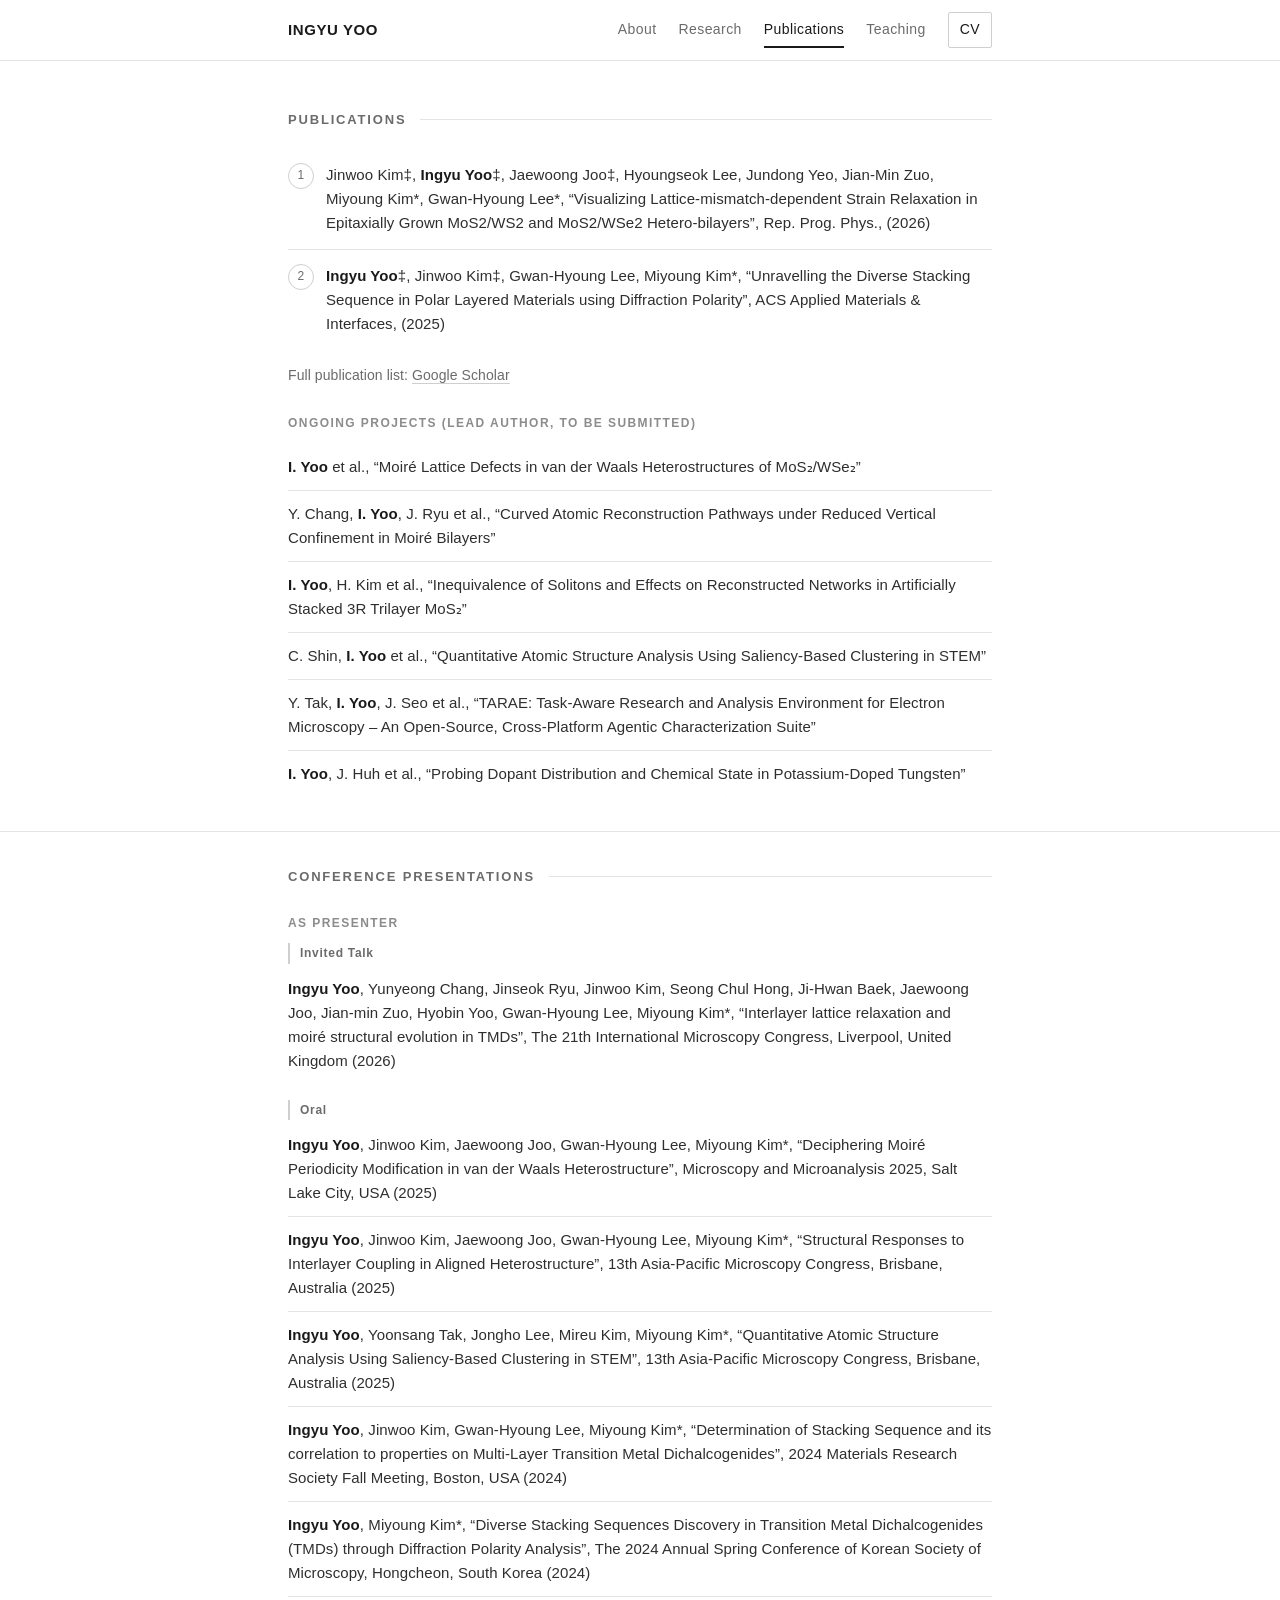
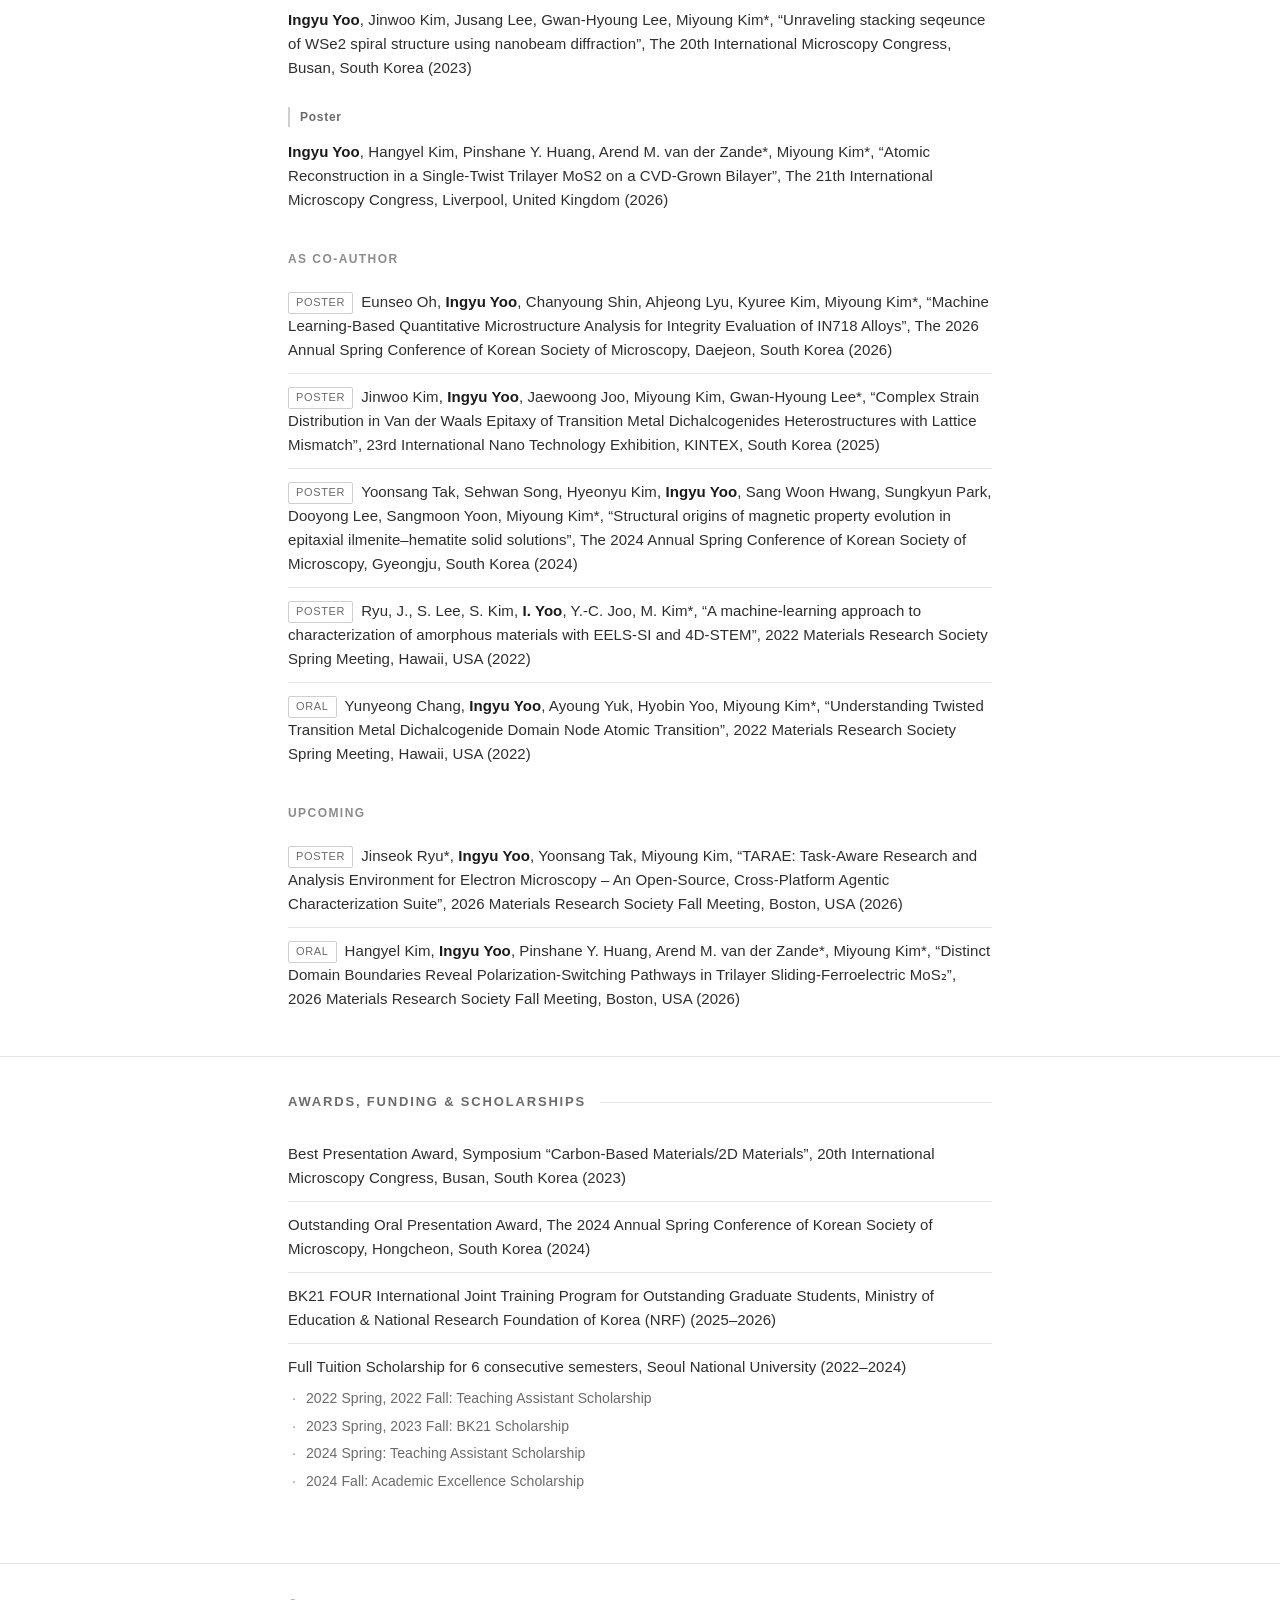
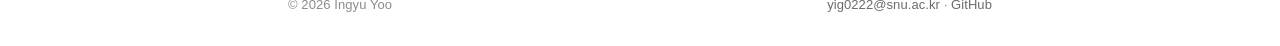
==== publications.html @ edd1663c "fix: list IMC 2026 trilayer MoS2 presentation as a poster Move the "Atomic Reconstruction in a Singl" ====
<!DOCTYPE html>
<html lang="en">
<head>
<meta charset="utf-8">
<meta name="viewport" content="width=device-width, initial-scale=1">
<title>Publications & Conferences — Ingyu Yoo</title>
<meta name="description" content="Publications, conference presentations, and awards of Ingyu Yoo.">
<link rel="canonical" href="https://yig0222.github.io/publications.html">
<meta property="og:type" content="website">
<meta property="og:url" content="https://yig0222.github.io/publications.html">
<meta property="og:title" content="Publications &amp; Conferences — Ingyu Yoo">
<meta property="og:description" content="Publications, conference presentations, and awards of Ingyu Yoo.">
<meta property="og:site_name" content="Ingyu Yoo">
<script type="application/ld+json">
{
  "@context": "https://schema.org",
  "@type": "WebPage",
  "url": "https://yig0222.github.io/publications.html",
  "name": "Publications & Conferences — Ingyu Yoo",
  "description": "Publications, conference presentations, and awards of Ingyu Yoo.",
  "author": {
    "@id": "https://yig0222.github.io/#person"
  },
  "isPartOf": {
    "@id": "https://yig0222.github.io/#website"
  }
}
</script>
<link rel="stylesheet" href="assets/style.css">
</head>
<body>
<header class="nav"><div class="nav-inner">
  <a class="brand" href="index.html">Ingyu Yoo</a>
  <nav class="menu">
    <a href="index.html">About</a>
    <a href="research.html">Research</a>
    <a class="active" href="publications.html">Publications</a>
    <a href="teaching.html">Teaching</a>
    <a class="cv" href="CV_Ingyu_Yoo.pdf" target="_blank" rel="noopener">CV</a>
  </nav>
</div></header>

<main>
<section class="section" style="padding-top:48px"><div class="wrap">
  <h2 class="head">Publications</h2>
  <ol class="pub">
    <li>Jinwoo Kim‡, <span class="me">Ingyu Yoo</span>‡, Jaewoong Joo‡, Hyoungseok Lee, Jundong Yeo, Jian-Min Zuo, Miyoung Kim*, Gwan-Hyoung Lee*, “Visualizing Lattice-mismatch-dependent Strain Relaxation in Epitaxially Grown MoS2/WS2 and MoS2/WSe2 Hetero-bilayers”, Rep. Prog. Phys., (2026)</li>
    <li><span class="me">Ingyu Yoo</span>‡, Jinwoo Kim‡, Gwan-Hyoung Lee, Miyoung Kim*, “Unravelling the Diverse Stacking Sequence in Polar Layered Materials using Diffraction Polarity”, ACS Applied Materials &amp; Interfaces, (2025)</li>
  </ol>
  <p class="scholar">Full publication list: <a href="https://scholar.google.com/citations?user=Ylbr8n8AAAAJ&amp;hl=en" target="_blank" rel="noopener">Google Scholar</a></p>

  <div class="subhead">Ongoing Projects (lead author, to be submitted)</div>
  <ul class="plain">
    <li><span class="me">I. Yoo</span> et al., “Moiré Lattice Defects in van der Waals Heterostructures of MoS₂/WSe₂”</li>
    <li>Y. Chang, <span class="me">I. Yoo</span>, J. Ryu et al., “Curved Atomic Reconstruction Pathways under Reduced Vertical Confinement in Moiré Bilayers”</li>
    <li><span class="me">I. Yoo</span>, H. Kim et al., “Inequivalence of Solitons and Effects on Reconstructed Networks in Artificially Stacked 3R Trilayer MoS₂”</li>
    <li>C. Shin, <span class="me">I. Yoo</span> et al., “Quantitative Atomic Structure Analysis Using Saliency-Based Clustering in STEM”</li>
    <li>Y. Tak, <span class="me">I. Yoo</span>, J. Seo et al., “TARAE: Task-Aware Research and Analysis Environment for Electron Microscopy – An Open-Source, Cross-Platform Agentic Characterization Suite”</li>
    <li><span class="me">I. Yoo</span>, J. Huh et al., “Probing Dopant Distribution and Chemical State in Potassium-Doped Tungsten”</li>
  </ul>
</div></section>

<section class="section"><div class="wrap">
  <h2 class="head">Conference Presentations</h2>

  <div class="subhead">As Presenter</div>

  <div class="grouplabel">Invited Talk</div>
  <ul class="plain">
    <li><span class="me">Ingyu Yoo</span>, Yunyeong Chang, Jinseok Ryu, Jinwoo Kim, Seong Chul Hong, Ji-Hwan Baek, Jaewoong Joo, Jian-min Zuo, Hyobin Yoo, Gwan-Hyoung Lee, Miyoung Kim*, “Interlayer lattice relaxation and moiré structural evolution in TMDs”, The 21th International Microscopy Congress, Liverpool, United Kingdom (2026)</li>
  </ul>

  <div class="grouplabel">Oral</div>
  <ul class="plain">
    <li><span class="me">Ingyu Yoo</span>, Jinwoo Kim, Jaewoong Joo, Gwan-Hyoung Lee, Miyoung Kim*, “Deciphering Moiré Periodicity Modification in van der Waals Heterostructure”, Microscopy and Microanalysis 2025, Salt Lake City, USA (2025)</li>
    <li><span class="me">Ingyu Yoo</span>, Jinwoo Kim, Jaewoong Joo, Gwan-Hyoung Lee, Miyoung Kim*, “Structural Responses to Interlayer Coupling in Aligned Heterostructure”, 13th Asia-Pacific Microscopy Congress, Brisbane, Australia (2025)</li>
    <li><span class="me">Ingyu Yoo</span>, Yoonsang Tak, Jongho Lee, Mireu Kim, Miyoung Kim*, “Quantitative Atomic Structure Analysis Using Saliency-Based Clustering in STEM”, 13th Asia-Pacific Microscopy Congress, Brisbane, Australia (2025)</li>
    <li><span class="me">Ingyu Yoo</span>, Jinwoo Kim, Gwan-Hyoung Lee, Miyoung Kim*, “Determination of Stacking Sequence and its correlation to properties on Multi-Layer Transition Metal Dichalcogenides”, 2024 Materials Research Society Fall Meeting, Boston, USA (2024)</li>
    <li><span class="me">Ingyu Yoo</span>, Miyoung Kim*, “Diverse Stacking Sequences Discovery in Transition Metal Dichalcogenides (TMDs) through Diffraction Polarity Analysis”, The 2024 Annual Spring Conference of Korean Society of Microscopy, Hongcheon, South Korea (2024)</li>
    <li><span class="me">Ingyu Yoo</span>, Jinwoo Kim, Jusang Lee, Gwan-Hyoung Lee, Miyoung Kim*, “Unraveling stacking seqeunce of WSe2 spiral structure using nanobeam diffraction”, The 20th International Microscopy Congress, Busan, South Korea (2023)</li>
  </ul>

  <div class="grouplabel">Poster</div>
  <ul class="plain">
    <li><span class="me">Ingyu Yoo</span>, Hangyel Kim, Pinshane Y. Huang, Arend M. van der Zande*, Miyoung Kim*, “Atomic Reconstruction in a Single-Twist Trilayer MoS2 on a CVD-Grown Bilayer”, The 21th International Microscopy Congress, Liverpool, United Kingdom (2026)</li>
  </ul>

  <div class="subhead">As Co-author</div>
  <ul class="plain">
    <li><span class="tag">Poster</span>Eunseo Oh, <span class="me">Ingyu Yoo</span>, Chanyoung Shin, Ahjeong Lyu, Kyuree Kim, Miyoung Kim*, “Machine Learning-Based Quantitative Microstructure Analysis for Integrity Evaluation of IN718 Alloys”, The 2026 Annual Spring Conference of Korean Society of Microscopy, Daejeon, South Korea (2026)</li>
    <li><span class="tag">Poster</span>Jinwoo Kim, <span class="me">Ingyu Yoo</span>, Jaewoong Joo, Miyoung Kim, Gwan-Hyoung Lee*, “Complex Strain Distribution in Van der Waals Epitaxy of Transition Metal Dichalcogenides Heterostructures with Lattice Mismatch”, 23rd International Nano Technology Exhibition, KINTEX, South Korea (2025)</li>
    <li><span class="tag">Poster</span>Yoonsang Tak, Sehwan Song, Hyeonyu Kim, <span class="me">Ingyu Yoo</span>, Sang Woon Hwang, Sungkyun Park, Dooyong Lee, Sangmoon Yoon, Miyoung Kim*, “Structural origins of magnetic property evolution in epitaxial ilmenite–hematite solid solutions”, The 2024 Annual Spring Conference of Korean Society of Microscopy, Gyeongju, South Korea (2024)</li>
    <li><span class="tag">Poster</span>Ryu, J., S. Lee, S. Kim, <span class="me">I. Yoo</span>, Y.-C. Joo, M. Kim*, “A machine-learning approach to characterization of amorphous materials with EELS-SI and 4D-STEM”, 2022 Materials Research Society Spring Meeting, Hawaii, USA (2022)</li>
    <li><span class="tag">Oral</span>Yunyeong Chang, <span class="me">Ingyu Yoo</span>, Ayoung Yuk, Hyobin Yoo, Miyoung Kim*, “Understanding Twisted Transition Metal Dichalcogenide Domain Node Atomic Transition”, 2022 Materials Research Society Spring Meeting, Hawaii, USA (2022)</li>
  </ul>

  <div class="subhead">Upcoming</div>
  <ul class="plain">
    <li><span class="tag">Poster</span>Jinseok Ryu*, <span class="me">Ingyu Yoo</span>, Yoonsang Tak, Miyoung Kim, “TARAE: Task-Aware Research and Analysis Environment for Electron Microscopy – An Open-Source, Cross-Platform Agentic Characterization Suite”, 2026 Materials Research Society Fall Meeting, Boston, USA (2026)</li>
    <li><span class="tag">Oral</span>Hangyel Kim, <span class="me">Ingyu Yoo</span>, Pinshane Y. Huang, Arend M. van der Zande*, Miyoung Kim*, “Distinct Domain Boundaries Reveal Polarization-Switching Pathways in Trilayer Sliding-Ferroelectric MoS₂”, 2026 Materials Research Society Fall Meeting, Boston, USA (2026)</li>
  </ul>
</div></section>

<section class="section"><div class="wrap">
  <h2 class="head">Awards, Funding &amp; Scholarships</h2>
  <ul class="plain">
    <li>Best Presentation Award, Symposium “Carbon-Based Materials/2D Materials”, 20th International Microscopy Congress, Busan, South Korea (2023)</li>
    <li>Outstanding Oral Presentation Award, The 2024 Annual Spring Conference of Korean Society of Microscopy, Hongcheon, South Korea (2024)</li>
    <li>BK21 FOUR International Joint Training Program for Outstanding Graduate Students, Ministry of Education &amp; National Research Foundation of Korea (NRF) (2025–2026)</li>
    <li>Full Tuition Scholarship for 6 consecutive semesters, Seoul National University (2022–2024)
      <ul class="sub">
        <li>2022 Spring, 2022 Fall: Teaching Assistant Scholarship</li>
        <li>2023 Spring, 2023 Fall: BK21 Scholarship</li>
        <li>2024 Spring: Teaching Assistant Scholarship</li>
        <li>2024 Fall: Academic Excellence Scholarship</li>
      </ul>
    </li>
  </ul>
</div></section>
</main>

<footer><div class="wrap">
  <span>&copy; 2026 Ingyu Yoo</span>
  <span><a href="mailto:yig0222@snu.ac.kr">yig0222@snu.ac.kr</a> &middot; <a href="https://github.com/yig0222" target="_blank" rel="noopener">GitHub</a></span>
</div></footer>
</body>
</html>
---- assets/style.css ----
/* ===== Ingyu Yoo — personal site. Achromatic, quiet, editorial. ===== */
:root{
  --ink:#1a1a1a; --body:#2e2e2e; --muted:#6b6b6b; --faint:#8c8c8c;
  --line:#e4e4e4; --line-strong:#cfcfcf; --bg:#ffffff; --bg-alt:#f7f7f6;
  --max:760px; --gutter:28px;
  --sans:-apple-system,BlinkMacSystemFont,"Segoe UI",Roboto,Helvetica,Arial,"Apple SD Gothic Neo","Noto Sans KR",sans-serif;
}
*{box-sizing:border-box}
html{-webkit-text-size-adjust:100%}
body{margin:0;background:var(--bg);color:var(--body);font-family:var(--sans);font-size:16px;line-height:1.68;letter-spacing:.005em;-webkit-font-smoothing:antialiased;overflow-wrap:break-word}
img{max-width:100%;height:auto}
a{color:var(--ink);text-decoration:none;border-bottom:1px solid var(--line-strong);transition:border-color .15s,color .15s}
a:hover{border-color:var(--ink)}
.wrap{max-width:var(--max);margin:0 auto;padding:0 var(--gutter)}
.section{padding:34px 0;border-top:1px solid var(--line)}
.section:first-of-type{border-top:none}

/* ---- header ---- */
header.nav{position:sticky;top:0;z-index:20;background:rgba(255,255,255,.92);backdrop-filter:saturate(180%) blur(8px);border-bottom:1px solid var(--line)}
.nav-inner{max-width:var(--max);margin:0 auto;padding:0 var(--gutter);display:flex;align-items:center;justify-content:space-between;gap:16px;height:60px}
.brand{font-weight:700;color:var(--ink);letter-spacing:.04em;border:none;font-size:15px;text-transform:uppercase;white-space:nowrap}
.menu{display:flex;gap:22px;align-items:center}
.menu a{border:none;color:var(--muted);font-size:14px;letter-spacing:.03em;padding:4px 0;position:relative;white-space:nowrap}
.menu a:hover{color:var(--ink)}
.menu a.active{color:var(--ink)}
.menu a.active::after{content:"";position:absolute;left:0;right:0;bottom:-2px;height:1.5px;background:var(--ink)}
.menu a.cv{border:1px solid var(--line-strong);border-radius:2px;padding:5px 11px;color:var(--ink)}
.menu a.cv:hover{background:var(--ink);color:#fff;border-color:var(--ink)}

/* ---- hero ---- */
.hero{padding:60px 0 30px}
.hero h1{font-size:40px;line-height:1.12;margin:0;color:var(--ink);font-weight:700;letter-spacing:-.01em}
.hero .role{margin:10px 0 0;color:var(--muted);font-size:17px;letter-spacing:.04em}
.hero .meta{margin:18px 0 0;color:var(--faint);font-size:14px;line-height:1.9}
.hero .meta a{border:none;color:var(--muted)}
.hero .meta a:hover{color:var(--ink)}

/* ---- typography ---- */
h2.head{font-size:13px;letter-spacing:.14em;text-transform:uppercase;color:var(--muted);font-weight:700;margin:0 0 18px;display:flex;align-items:center;gap:14px}
h2.head::after{content:"";flex:1;height:1px;background:var(--line)}
h3{font-size:17px;margin:0 0 2px;color:var(--ink);font-weight:600;letter-spacing:.005em}
p{margin:0 0 14px}
.lead{font-size:17px;color:var(--body);line-height:1.7}

/* ---- entries ---- */
.entry{padding:14px 0;border-top:1px solid var(--line)}
.entry:first-child{border-top:none}
.entry .top{display:flex;justify-content:space-between;gap:18px;align-items:baseline;flex-wrap:wrap}
.entry .top h3{min-width:0}
.entry .date{color:var(--faint);font-size:13.5px;white-space:nowrap;font-variant-numeric:tabular-nums}
.entry .sub{color:var(--muted);font-size:14.5px;margin-top:2px}
.entry p.desc{color:var(--body);font-size:15px;margin:8px 0 0;line-height:1.66}

/* ---- research interest cards ---- */
.ri-list{display:grid;gap:14px;margin-top:2px}
.ri{display:flex;gap:20px;padding:20px 22px;border:1px solid var(--line);border-radius:3px;background:var(--bg);transition:border-color .18s,background .18s}
.ri:hover{border-color:var(--line-strong);background:#fcfcfb}
.ri-idx{flex:0 0 auto;font-size:12px;font-weight:700;letter-spacing:.12em;color:var(--faint);font-variant-numeric:tabular-nums;padding-top:4px}
.ri-body{flex:1 1 auto;min-width:0}
.ri-body h3{margin:0 0 9px;font-size:16.5px;line-height:1.42}
.ri-body p{margin:0;font-size:15px;line-height:1.66;color:var(--body)}
.ri-body p+p{margin-top:9px}
.ri-tags{display:flex;flex-wrap:wrap;gap:6px;margin-top:13px}
.ri-tags span{font-size:11.5px;letter-spacing:.05em;text-transform:uppercase;color:var(--muted);background:var(--bg-alt);border:1px solid var(--line);border-radius:2px;padding:3px 8px;line-height:1.5}

/* ---- publication lists ---- */
ol.pub{list-style:none;counter-reset:p;margin:0;padding:0}
ol.pub li{counter-increment:p;position:relative;padding:14px 0 14px 38px;border-top:1px solid var(--line);font-size:15px;line-height:1.6}
ol.pub li:first-child{border-top:none}
ol.pub li::before{content:counter(p);position:absolute;left:0;top:14px;width:24px;height:24px;border:1px solid var(--line-strong);border-radius:50%;text-align:center;line-height:23px;font-size:12px;color:var(--muted)}
ul.plain{list-style:none;margin:0;padding:0}
ul.plain li{padding:11px 0;border-top:1px solid var(--line);font-size:15px;line-height:1.6}
ul.plain li:first-child{border-top:none}
.me{font-weight:700;color:var(--ink)}
.tag{display:inline-block;font-size:11px;letter-spacing:.06em;text-transform:uppercase;color:var(--muted);border:1px solid var(--line-strong);border-radius:2px;padding:1px 7px;margin-right:8px;vertical-align:1px;white-space:nowrap}
.venue{color:var(--muted)}
.subhead{font-size:12px;letter-spacing:.12em;text-transform:uppercase;color:var(--faint);font-weight:700;margin:26px 0 10px}
.grouplabel{font-size:12px;letter-spacing:.06em;color:var(--muted);font-weight:600;margin:16px 0 2px;padding-left:10px;border-left:2px solid var(--line-strong)}
.subhead+.grouplabel{margin-top:6px}
.scholar{margin:14px 0 0;font-size:14px;color:var(--muted)}
.scholar a{color:var(--muted)}
.scholar a:hover{color:var(--ink)}
.chips{display:flex;flex-wrap:wrap;gap:8px;margin:6px 0 0}
.chip{font-size:13px;color:var(--body);border:1px solid var(--line-strong);border-radius:2px;padding:4px 10px;background:var(--bg-alt)}

/* ---- nested sub-lists & sub-notes ---- */
ul.sub{list-style:none;margin:6px 0 2px;padding:0}
ul.sub li{border:none;padding:3px 0 3px 18px;font-size:14px;color:var(--muted);position:relative;line-height:1.55}
ul.sub li::before{content:"·";position:absolute;left:4px;color:var(--faint)}
.subnote{margin:8px 0 0;padding:8px 0 2px 16px;border-left:1px solid var(--line);font-size:13.5px;color:var(--muted);line-height:1.6}

/* ---- TA section: section title with right-aligned date on the same line ---- */
.head-row{display:flex;align-items:center;gap:14px;margin:0 0 18px}
.head-row .t{font-size:13px;letter-spacing:.14em;text-transform:uppercase;color:var(--muted);font-weight:700;white-space:nowrap}
.head-row .rule{flex:1;height:1px;background:var(--line)}
.head-row .d{color:var(--faint);font-size:13px;white-space:nowrap;font-variant-numeric:tabular-nums}
.ta-do{display:block;color:var(--muted);font-size:14px;line-height:1.55;margin-top:3px}

footer{border-top:1px solid var(--line);margin-top:20px;padding:30px 0;color:var(--faint);font-size:13px}
footer .wrap{display:flex;justify-content:space-between;flex-wrap:wrap;gap:10px}
footer a{border:none;color:var(--muted)}
footer a:hover{color:var(--ink)}

/* ===== tablet ===== */
@media(max-width:760px){
  :root{--gutter:22px}
  .menu{gap:18px}
}

/* ===== phone ===== */
@media(max-width:640px){
  :root{--gutter:18px}
  /* header: brand on its own row so the five links never get clipped */
  .nav-inner{height:auto;flex-direction:column;align-items:stretch;gap:9px;padding-top:11px;padding-bottom:11px}
  .menu{gap:16px;flex-wrap:wrap}
  .menu a{font-size:13px}
  .menu a.cv{margin-left:auto;padding:4px 10px}

  .hero{padding:38px 0 24px}
  .hero h1{font-size:31px}
  .hero .role{font-size:16px}
  .section{padding:28px 0}
  .lead{font-size:16px}

  .entry .top{flex-direction:column;gap:2px}
  .entry .date{font-size:13px}

  .ri{flex-direction:column;gap:9px;padding:17px 16px}
  .ri-idx{padding-top:0}
  .ri-body h3{font-size:16px}

  ol.pub li{padding-left:32px}
  ol.pub li::before{width:22px;height:22px;line-height:21px}

  /* TA header: stack instead of forcing one nowrap line */
  .head-row{display:block;margin:0 0 16px;padding-bottom:9px;border-bottom:1px solid var(--line)}
  .head-row .t{display:block;white-space:normal;line-height:1.5}
  .head-row .rule{display:none}
  .head-row .d{display:block;margin-top:3px}

  footer .wrap{flex-direction:column;gap:6px}
}

/* ===== small phone ===== */
@media(max-width:380px){
  .hero h1{font-size:27px}
  .menu{gap:13px}
  .menu a{font-size:12.5px}
  .ri{padding:15px 14px}
  .chip,.ri-tags span{font-size:11.5px}
}
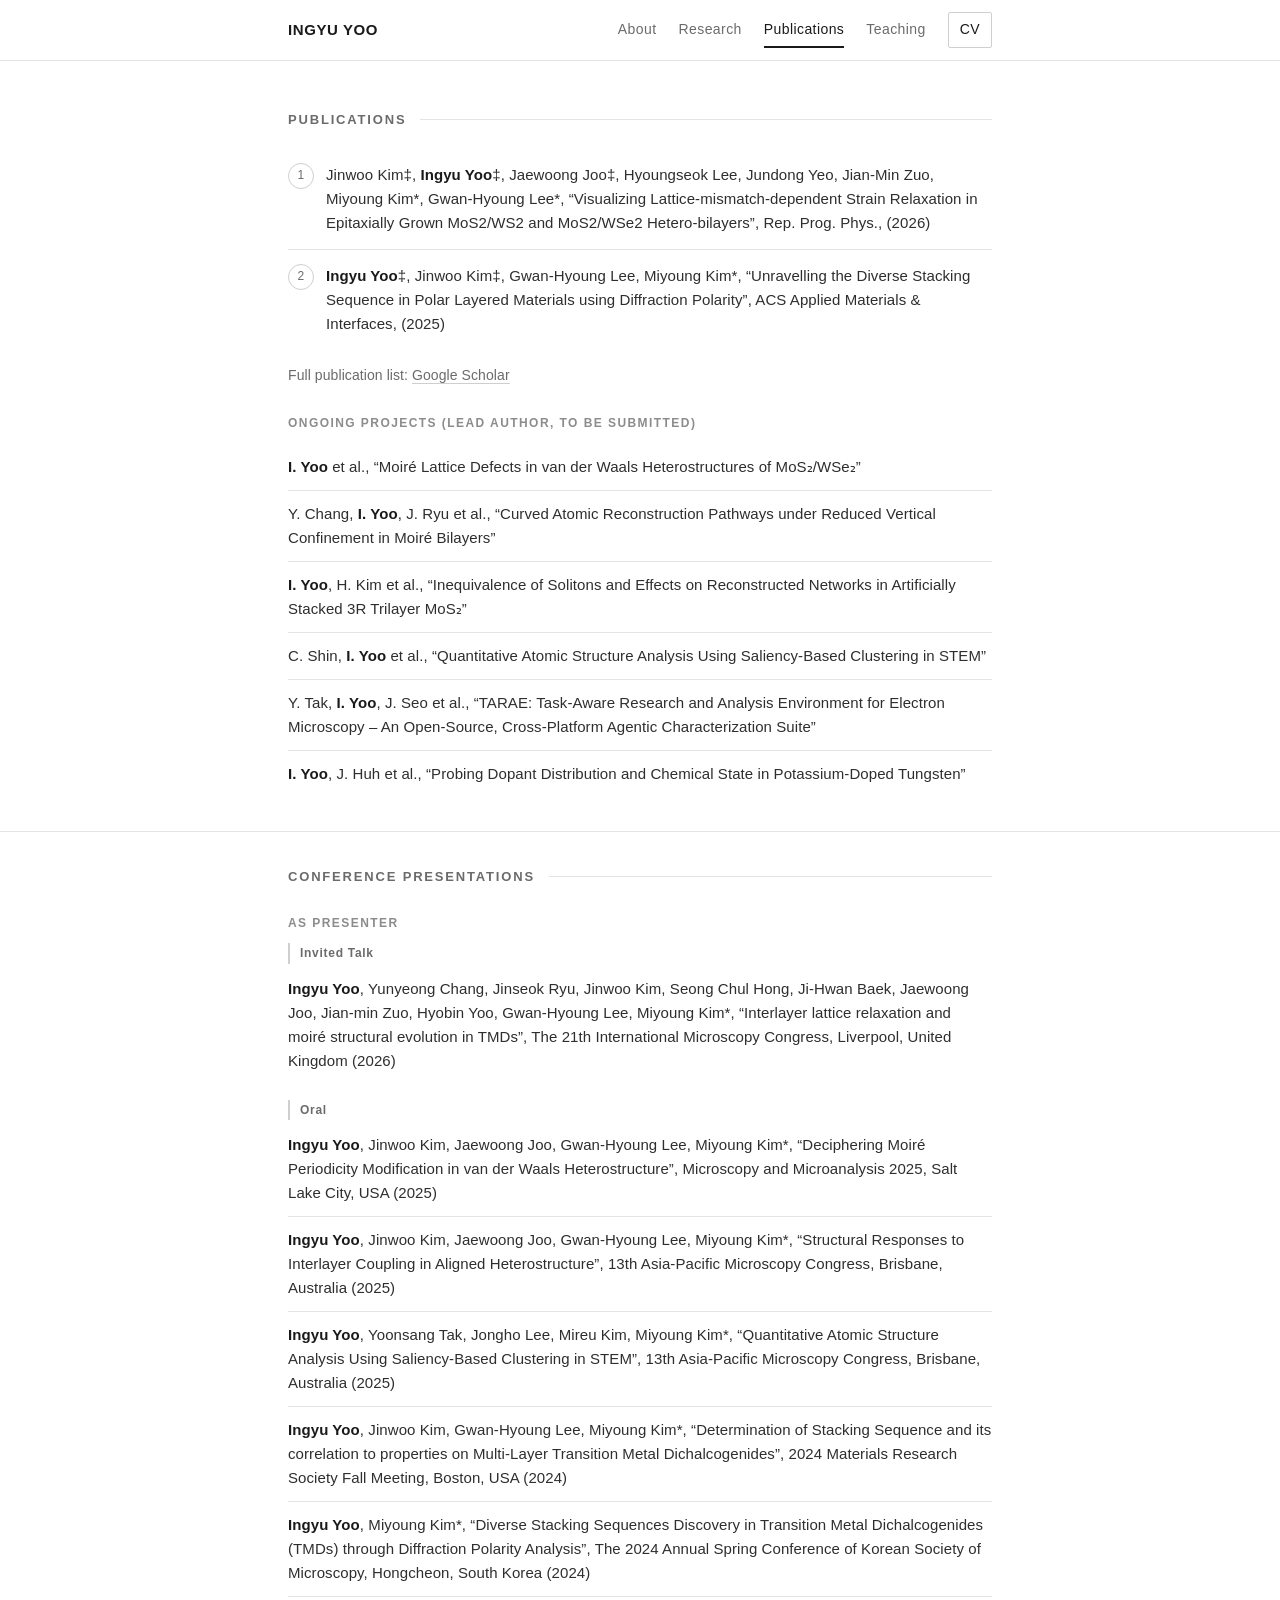
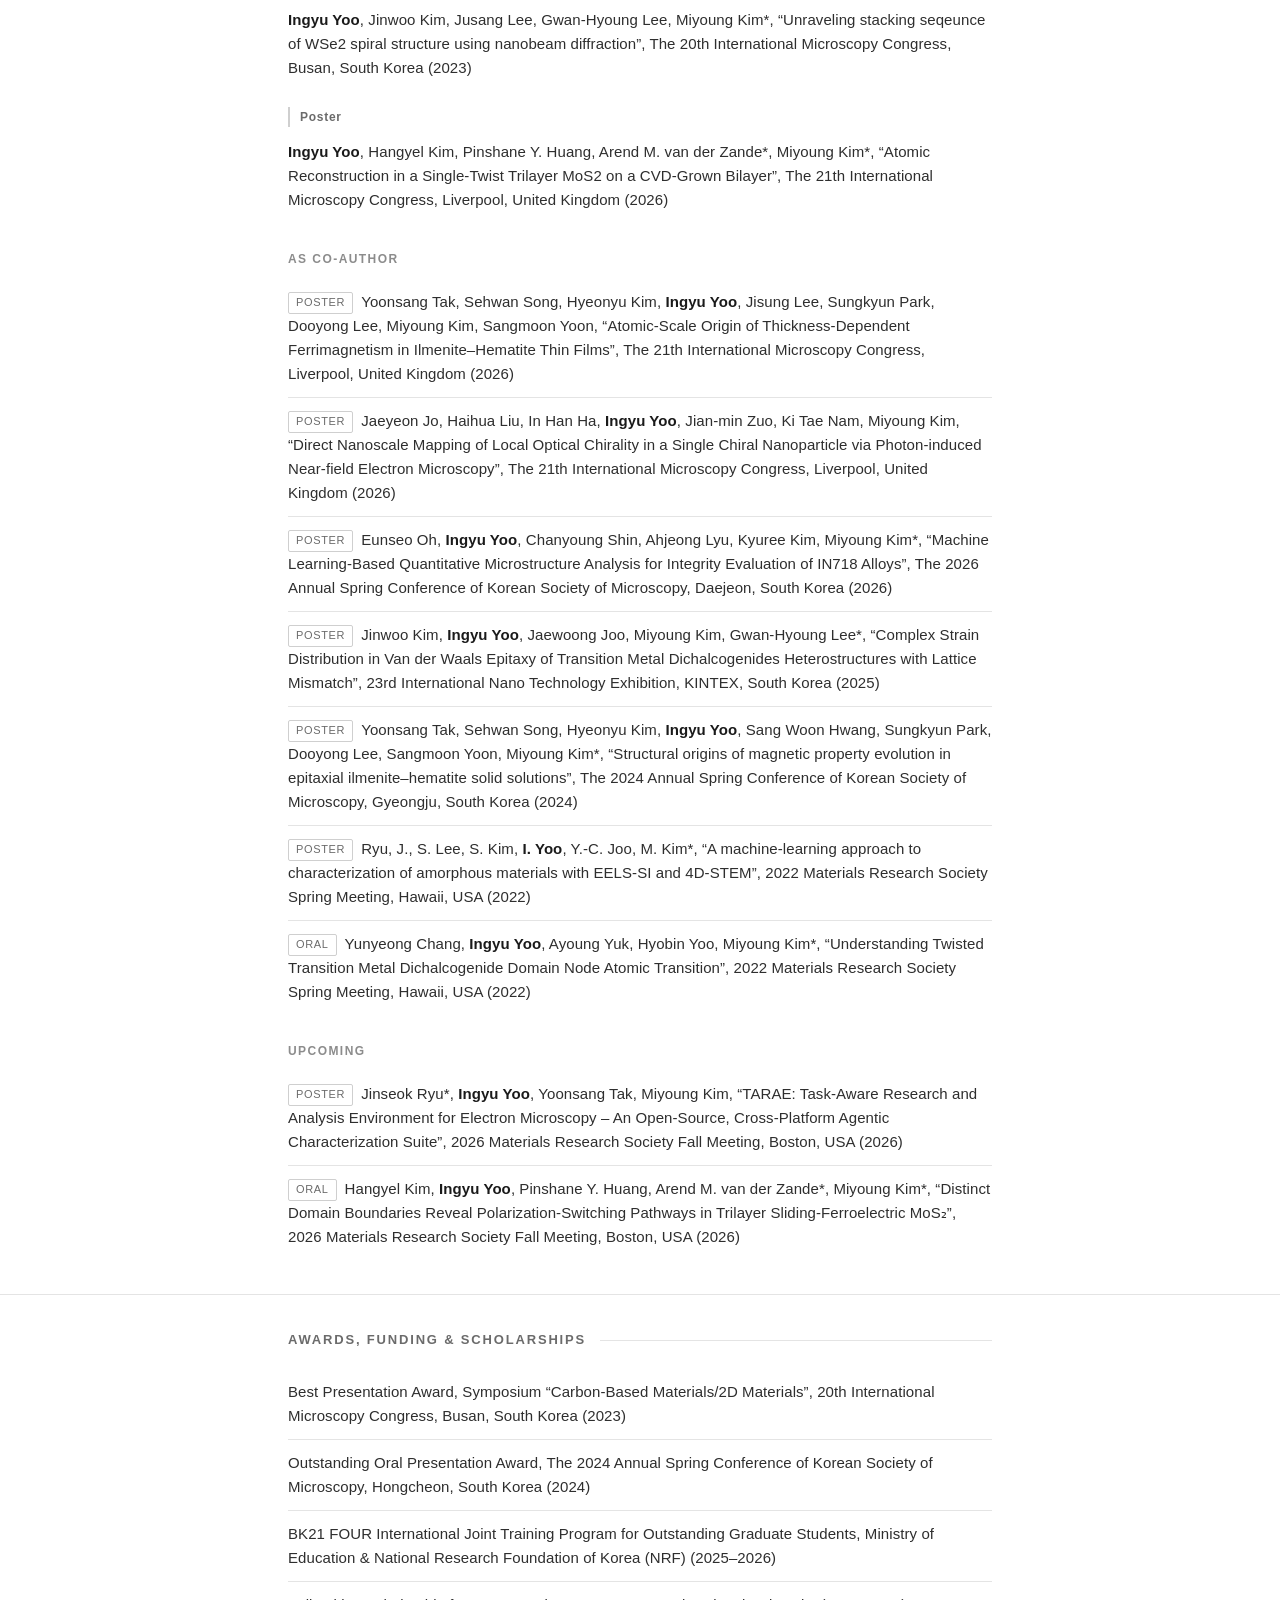
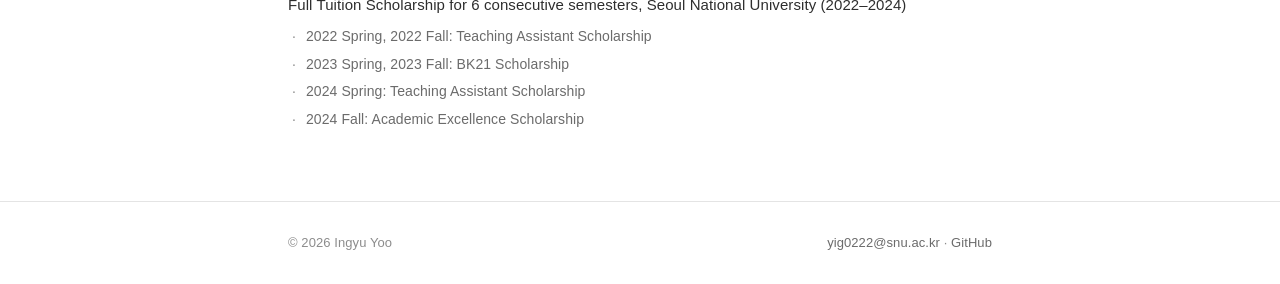
==== commit 64735c3b: "feat: add two IMC 2026 co-author posters Add the ilmenite-hematite thin-film ferrimagnetism poster a" ====
--- a/publications.html
+++ b/publications.html
@@ -87,6 +87,8 @@
 
   <div class="subhead">As Co-author</div>
   <ul class="plain">
+    <li><span class="tag">Poster</span>Yoonsang Tak, Sehwan Song, Hyeonyu Kim, <span class="me">Ingyu Yoo</span>, Jisung Lee, Sungkyun Park, Dooyong Lee, Miyoung Kim, Sangmoon Yoon, “Atomic-Scale Origin of Thickness-Dependent Ferrimagnetism in Ilmenite–Hematite Thin Films”, The 21th International Microscopy Congress, Liverpool, United Kingdom (2026)</li>
+    <li><span class="tag">Poster</span>Jaeyeon Jo, Haihua Liu, In Han Ha, <span class="me">Ingyu Yoo</span>, Jian-min Zuo, Ki Tae Nam, Miyoung Kim, “Direct Nanoscale Mapping of Local Optical Chirality in a Single Chiral Nanoparticle via Photon-induced Near-field Electron Microscopy”, The 21th International Microscopy Congress, Liverpool, United Kingdom (2026)</li>
     <li><span class="tag">Poster</span>Eunseo Oh, <span class="me">Ingyu Yoo</span>, Chanyoung Shin, Ahjeong Lyu, Kyuree Kim, Miyoung Kim*, “Machine Learning-Based Quantitative Microstructure Analysis for Integrity Evaluation of IN718 Alloys”, The 2026 Annual Spring Conference of Korean Society of Microscopy, Daejeon, South Korea (2026)</li>
     <li><span class="tag">Poster</span>Jinwoo Kim, <span class="me">Ingyu Yoo</span>, Jaewoong Joo, Miyoung Kim, Gwan-Hyoung Lee*, “Complex Strain Distribution in Van der Waals Epitaxy of Transition Metal Dichalcogenides Heterostructures with Lattice Mismatch”, 23rd International Nano Technology Exhibition, KINTEX, South Korea (2025)</li>
     <li><span class="tag">Poster</span>Yoonsang Tak, Sehwan Song, Hyeonyu Kim, <span class="me">Ingyu Yoo</span>, Sang Woon Hwang, Sungkyun Park, Dooyong Lee, Sangmoon Yoon, Miyoung Kim*, “Structural origins of magnetic property evolution in epitaxial ilmenite–hematite solid solutions”, The 2024 Annual Spring Conference of Korean Society of Microscopy, Gyeongju, South Korea (2024)</li>
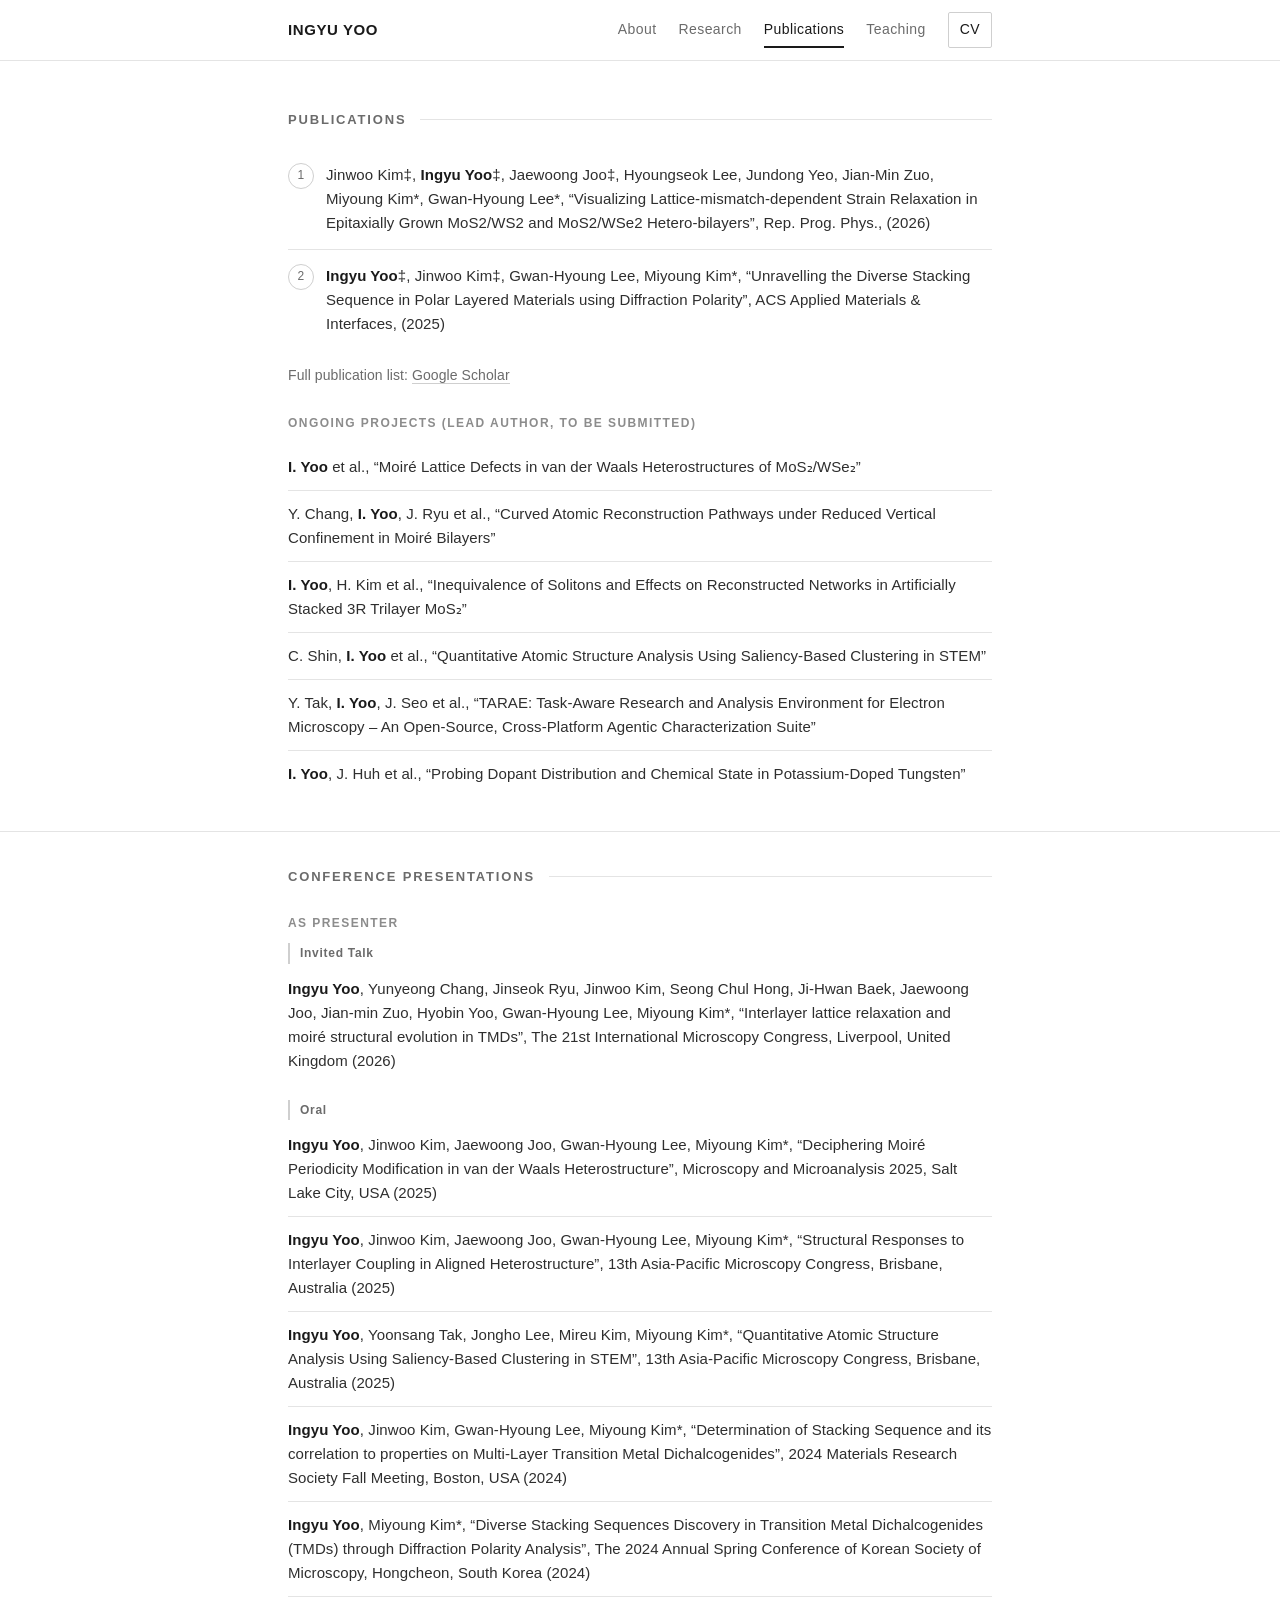
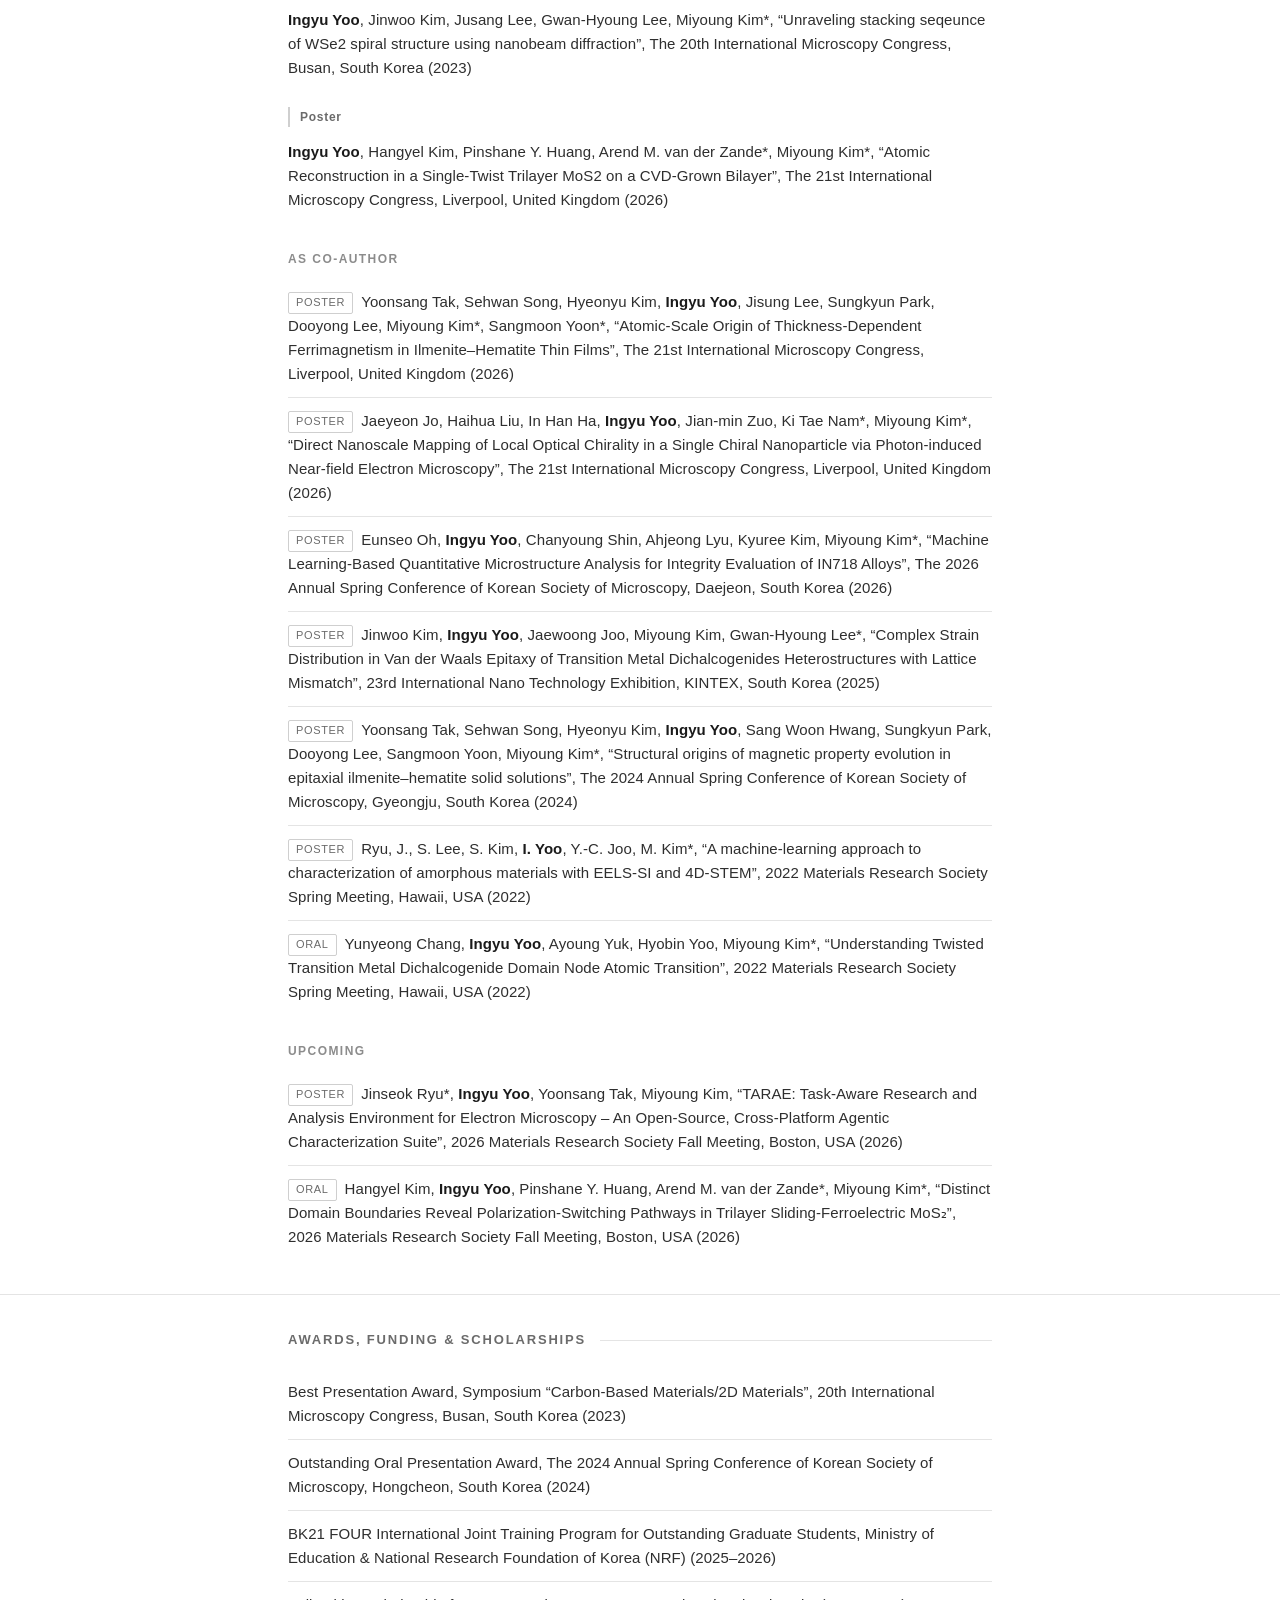
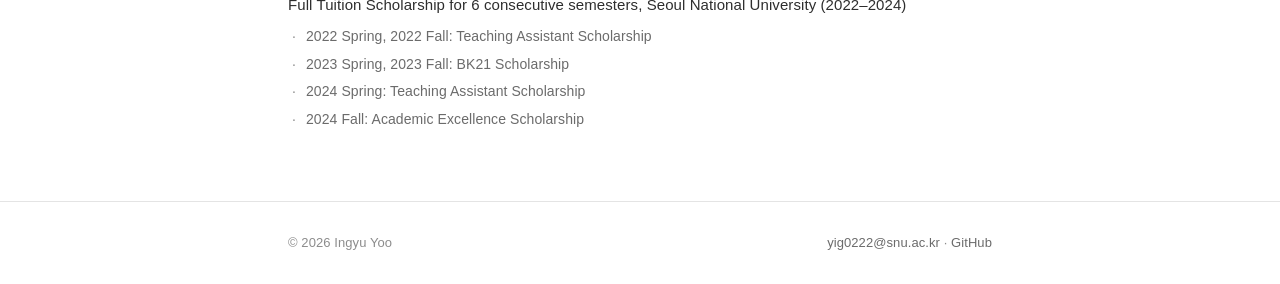
==== commit 799478d6: "fix: mark corresponding authors on IMC 2026 posters and use "21st" Add the corresponding-author aste" ====
--- a/publications.html
+++ b/publications.html
@@ -67,7 +67,7 @@
 
   <div class="grouplabel">Invited Talk</div>
   <ul class="plain">
-    <li><span class="me">Ingyu Yoo</span>, Yunyeong Chang, Jinseok Ryu, Jinwoo Kim, Seong Chul Hong, Ji-Hwan Baek, Jaewoong Joo, Jian-min Zuo, Hyobin Yoo, Gwan-Hyoung Lee, Miyoung Kim*, “Interlayer lattice relaxation and moiré structural evolution in TMDs”, The 21th International Microscopy Congress, Liverpool, United Kingdom (2026)</li>
+    <li><span class="me">Ingyu Yoo</span>, Yunyeong Chang, Jinseok Ryu, Jinwoo Kim, Seong Chul Hong, Ji-Hwan Baek, Jaewoong Joo, Jian-min Zuo, Hyobin Yoo, Gwan-Hyoung Lee, Miyoung Kim*, “Interlayer lattice relaxation and moiré structural evolution in TMDs”, The 21st International Microscopy Congress, Liverpool, United Kingdom (2026)</li>
   </ul>
 
   <div class="grouplabel">Oral</div>
@@ -82,13 +82,13 @@
 
   <div class="grouplabel">Poster</div>
   <ul class="plain">
-    <li><span class="me">Ingyu Yoo</span>, Hangyel Kim, Pinshane Y. Huang, Arend M. van der Zande*, Miyoung Kim*, “Atomic Reconstruction in a Single-Twist Trilayer MoS2 on a CVD-Grown Bilayer”, The 21th International Microscopy Congress, Liverpool, United Kingdom (2026)</li>
+    <li><span class="me">Ingyu Yoo</span>, Hangyel Kim, Pinshane Y. Huang, Arend M. van der Zande*, Miyoung Kim*, “Atomic Reconstruction in a Single-Twist Trilayer MoS2 on a CVD-Grown Bilayer”, The 21st International Microscopy Congress, Liverpool, United Kingdom (2026)</li>
   </ul>
 
   <div class="subhead">As Co-author</div>
   <ul class="plain">
-    <li><span class="tag">Poster</span>Yoonsang Tak, Sehwan Song, Hyeonyu Kim, <span class="me">Ingyu Yoo</span>, Jisung Lee, Sungkyun Park, Dooyong Lee, Miyoung Kim, Sangmoon Yoon, “Atomic-Scale Origin of Thickness-Dependent Ferrimagnetism in Ilmenite–Hematite Thin Films”, The 21th International Microscopy Congress, Liverpool, United Kingdom (2026)</li>
-    <li><span class="tag">Poster</span>Jaeyeon Jo, Haihua Liu, In Han Ha, <span class="me">Ingyu Yoo</span>, Jian-min Zuo, Ki Tae Nam, Miyoung Kim, “Direct Nanoscale Mapping of Local Optical Chirality in a Single Chiral Nanoparticle via Photon-induced Near-field Electron Microscopy”, The 21th International Microscopy Congress, Liverpool, United Kingdom (2026)</li>
+    <li><span class="tag">Poster</span>Yoonsang Tak, Sehwan Song, Hyeonyu Kim, <span class="me">Ingyu Yoo</span>, Jisung Lee, Sungkyun Park, Dooyong Lee, Miyoung Kim*, Sangmoon Yoon*, “Atomic-Scale Origin of Thickness-Dependent Ferrimagnetism in Ilmenite–Hematite Thin Films”, The 21st International Microscopy Congress, Liverpool, United Kingdom (2026)</li>
+    <li><span class="tag">Poster</span>Jaeyeon Jo, Haihua Liu, In Han Ha, <span class="me">Ingyu Yoo</span>, Jian-min Zuo, Ki Tae Nam*, Miyoung Kim*, “Direct Nanoscale Mapping of Local Optical Chirality in a Single Chiral Nanoparticle via Photon-induced Near-field Electron Microscopy”, The 21st International Microscopy Congress, Liverpool, United Kingdom (2026)</li>
     <li><span class="tag">Poster</span>Eunseo Oh, <span class="me">Ingyu Yoo</span>, Chanyoung Shin, Ahjeong Lyu, Kyuree Kim, Miyoung Kim*, “Machine Learning-Based Quantitative Microstructure Analysis for Integrity Evaluation of IN718 Alloys”, The 2026 Annual Spring Conference of Korean Society of Microscopy, Daejeon, South Korea (2026)</li>
     <li><span class="tag">Poster</span>Jinwoo Kim, <span class="me">Ingyu Yoo</span>, Jaewoong Joo, Miyoung Kim, Gwan-Hyoung Lee*, “Complex Strain Distribution in Van der Waals Epitaxy of Transition Metal Dichalcogenides Heterostructures with Lattice Mismatch”, 23rd International Nano Technology Exhibition, KINTEX, South Korea (2025)</li>
     <li><span class="tag">Poster</span>Yoonsang Tak, Sehwan Song, Hyeonyu Kim, <span class="me">Ingyu Yoo</span>, Sang Woon Hwang, Sungkyun Park, Dooyong Lee, Sangmoon Yoon, Miyoung Kim*, “Structural origins of magnetic property evolution in epitaxial ilmenite–hematite solid solutions”, The 2024 Annual Spring Conference of Korean Society of Microscopy, Gyeongju, South Korea (2024)</li>
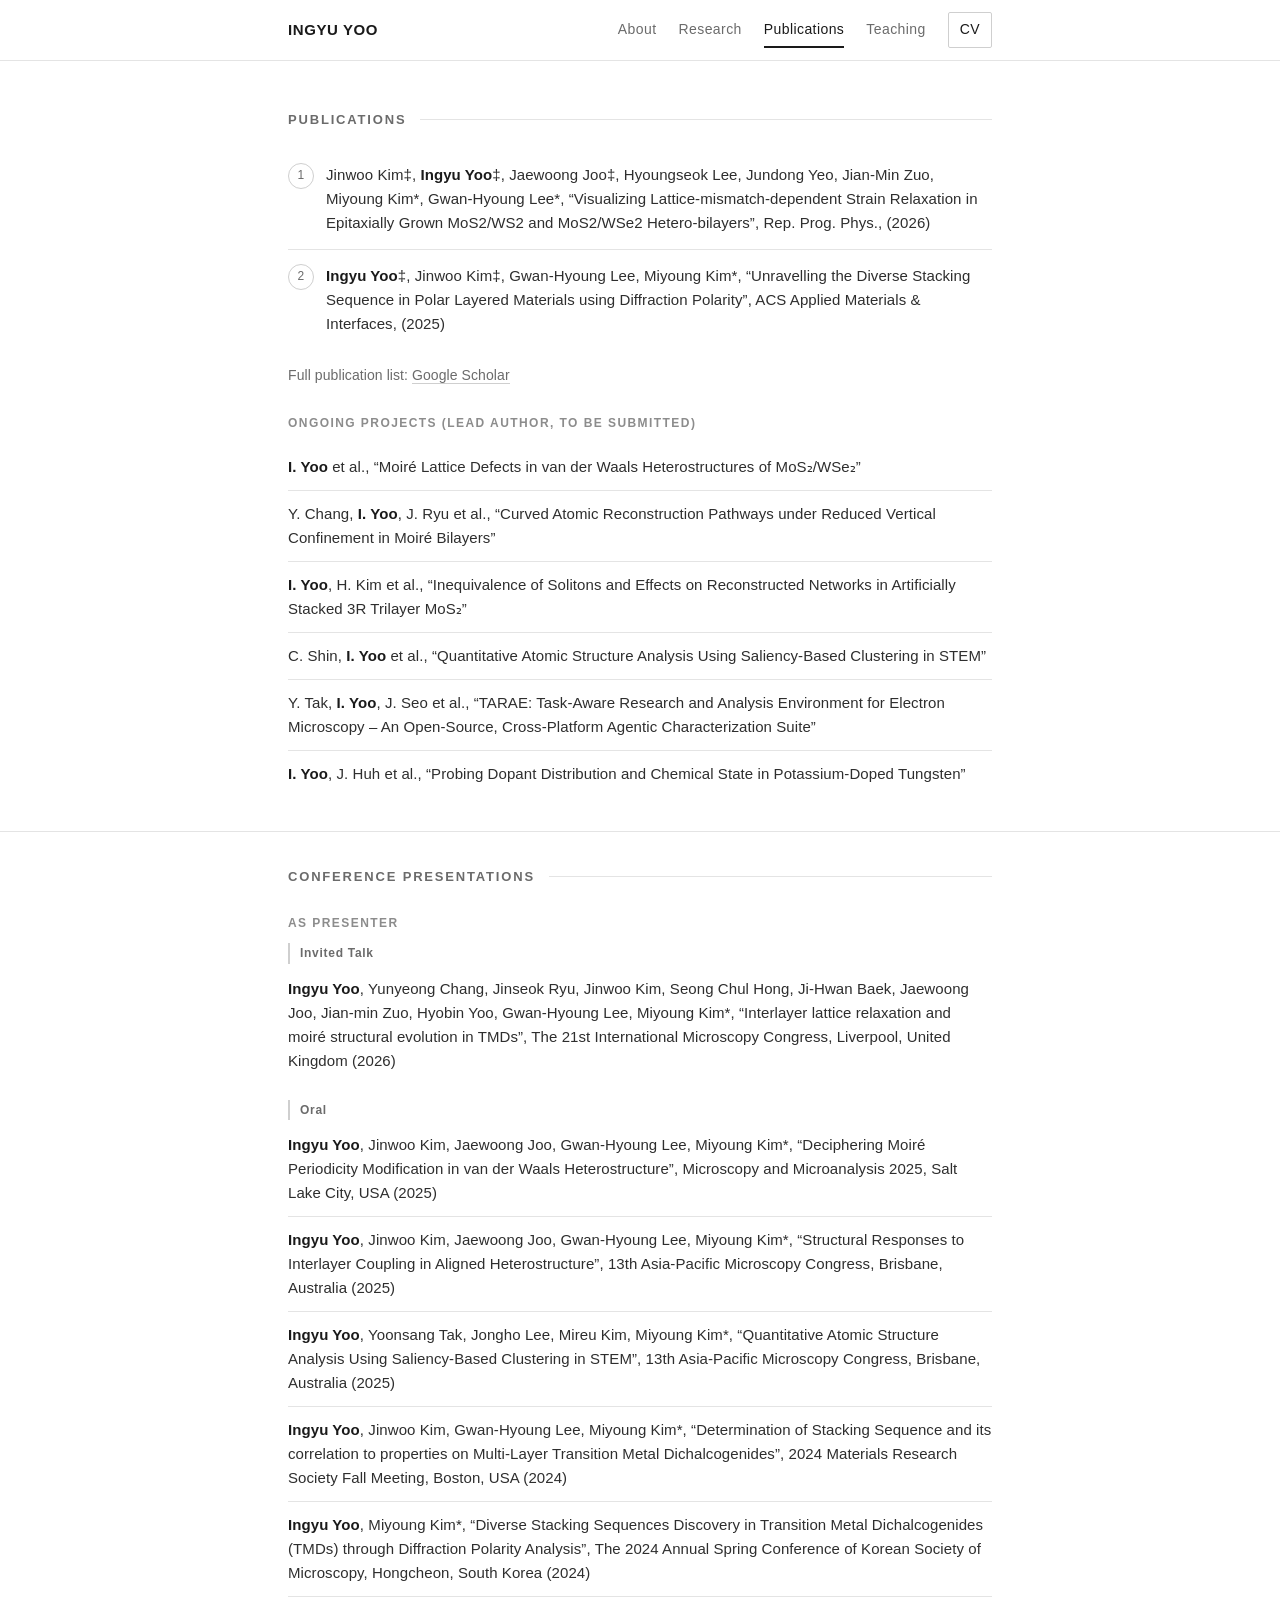
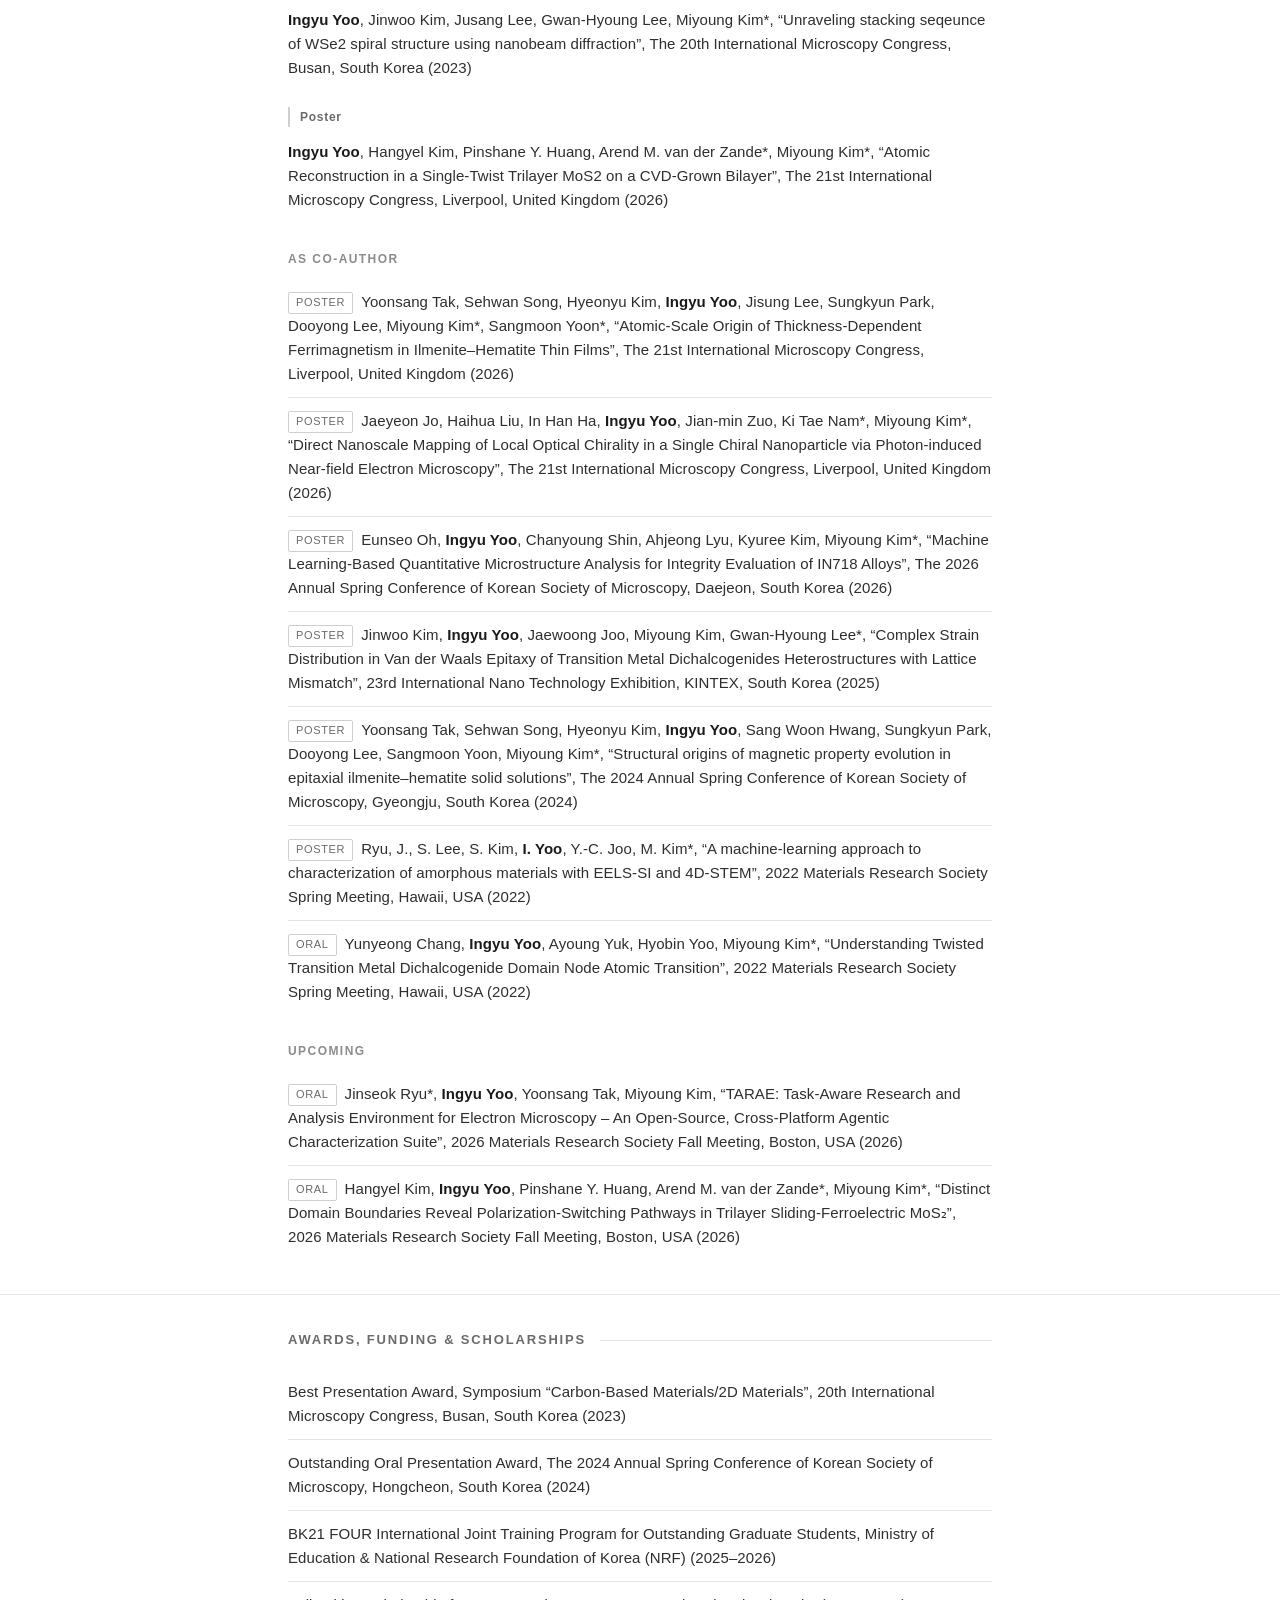
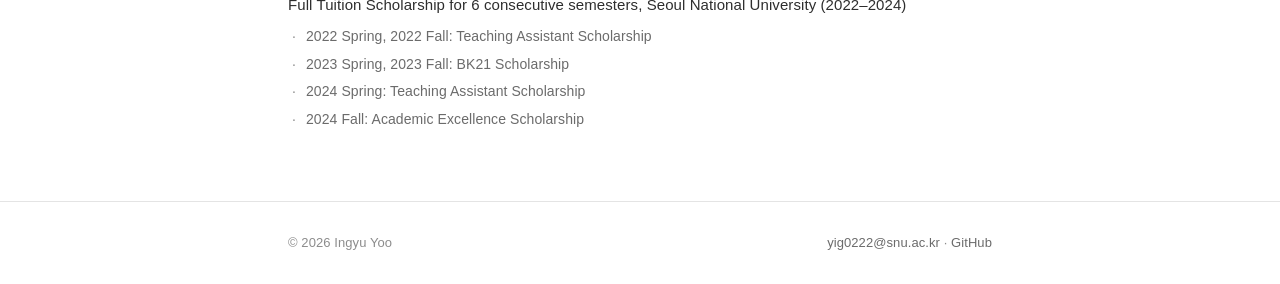
==== commit 1c52d62f: "fix: upcoming MRS Fall TARAE presentation is an oral, not a poster Retag the co-author TARAE entry a" ====
--- a/publications.html
+++ b/publications.html
@@ -98,7 +98,7 @@
 
   <div class="subhead">Upcoming</div>
   <ul class="plain">
-    <li><span class="tag">Poster</span>Jinseok Ryu*, <span class="me">Ingyu Yoo</span>, Yoonsang Tak, Miyoung Kim, “TARAE: Task-Aware Research and Analysis Environment for Electron Microscopy – An Open-Source, Cross-Platform Agentic Characterization Suite”, 2026 Materials Research Society Fall Meeting, Boston, USA (2026)</li>
+    <li><span class="tag">Oral</span>Jinseok Ryu*, <span class="me">Ingyu Yoo</span>, Yoonsang Tak, Miyoung Kim, “TARAE: Task-Aware Research and Analysis Environment for Electron Microscopy – An Open-Source, Cross-Platform Agentic Characterization Suite”, 2026 Materials Research Society Fall Meeting, Boston, USA (2026)</li>
     <li><span class="tag">Oral</span>Hangyel Kim, <span class="me">Ingyu Yoo</span>, Pinshane Y. Huang, Arend M. van der Zande*, Miyoung Kim*, “Distinct Domain Boundaries Reveal Polarization-Switching Pathways in Trilayer Sliding-Ferroelectric MoS₂”, 2026 Materials Research Society Fall Meeting, Boston, USA (2026)</li>
   </ul>
 </div></section>
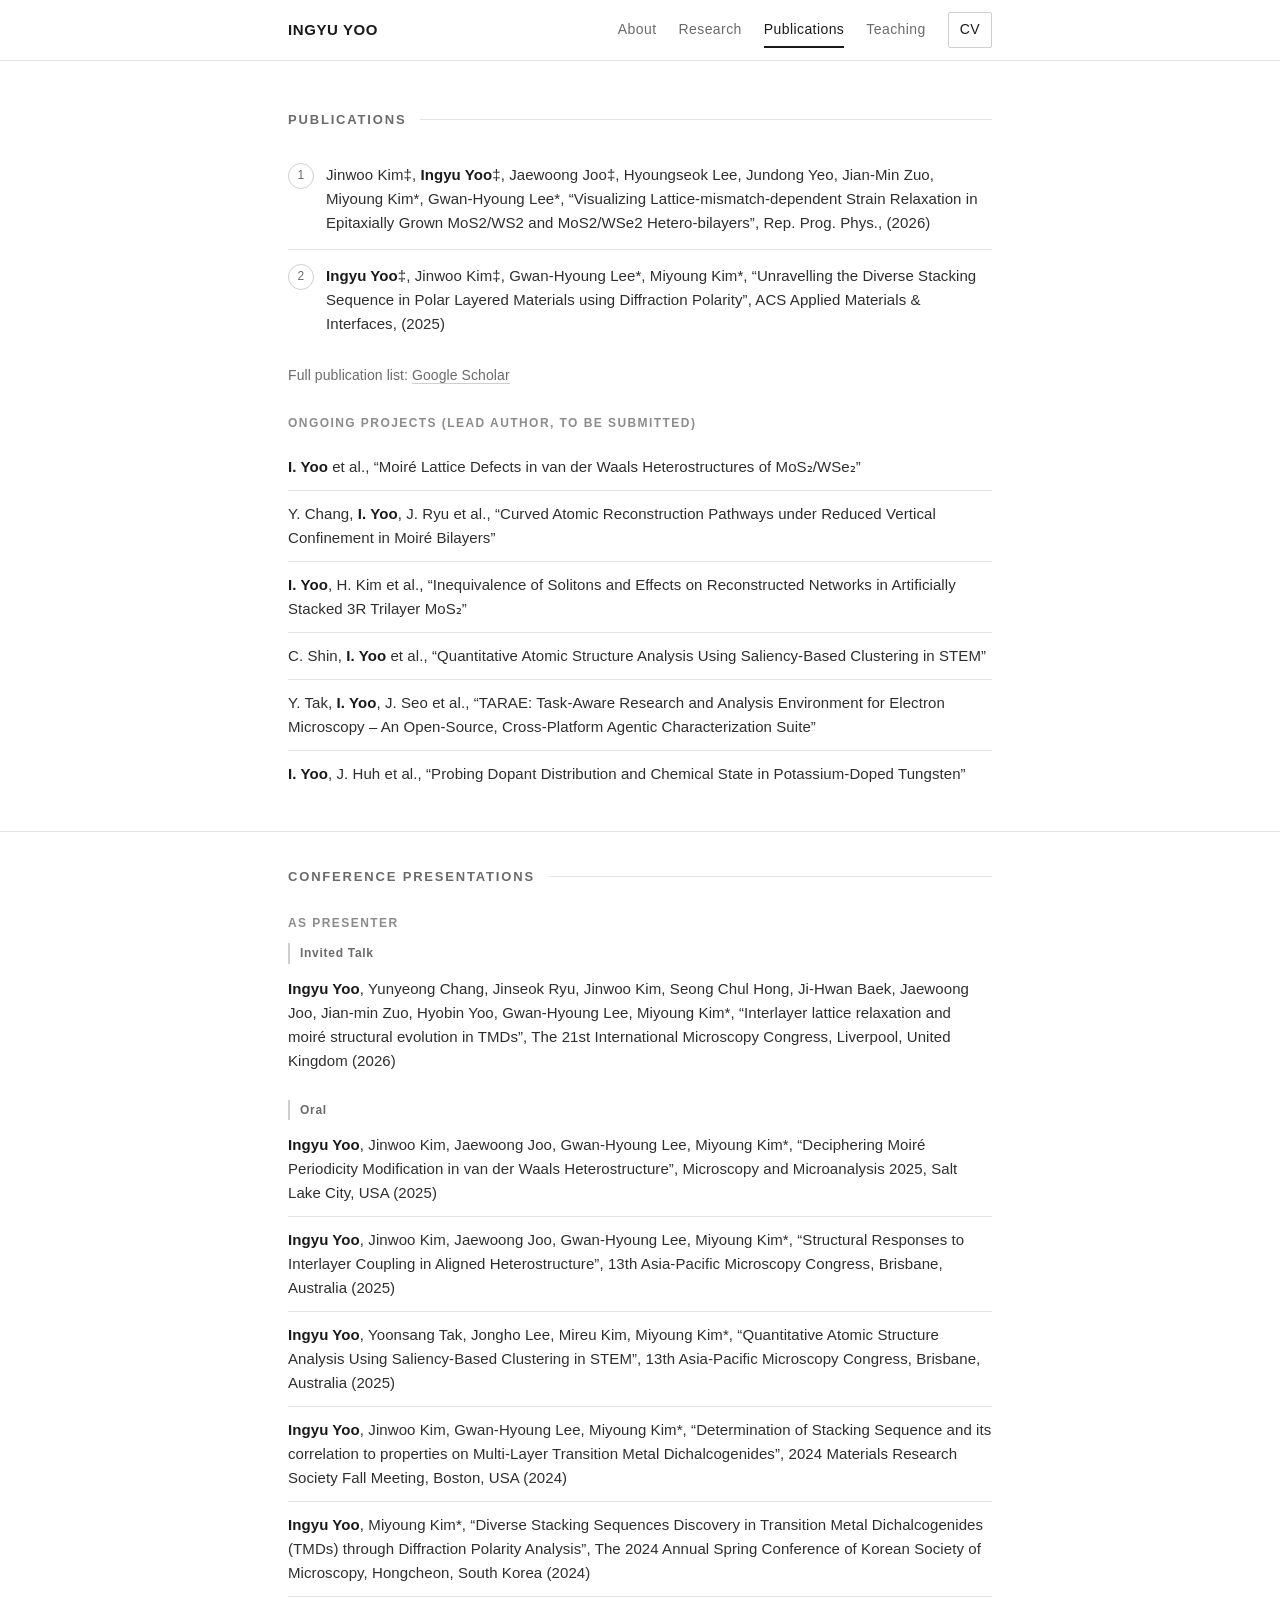
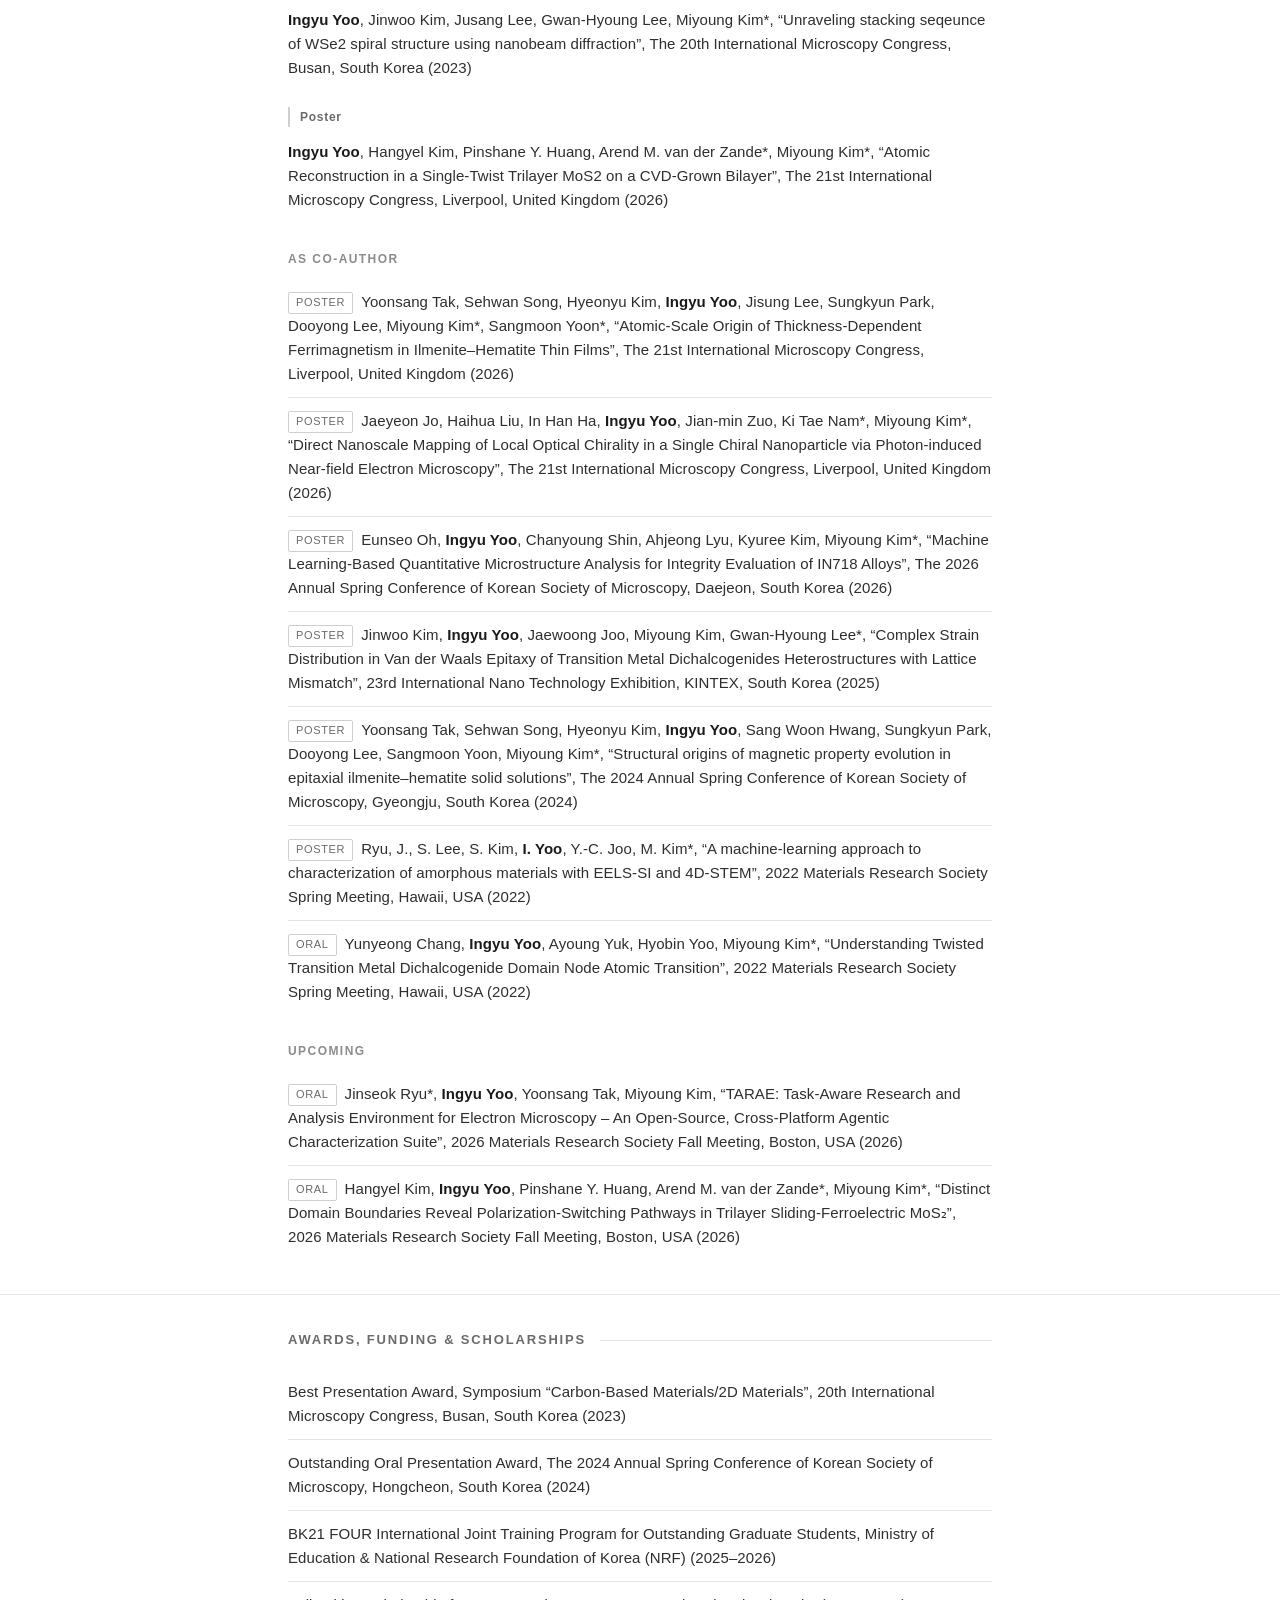
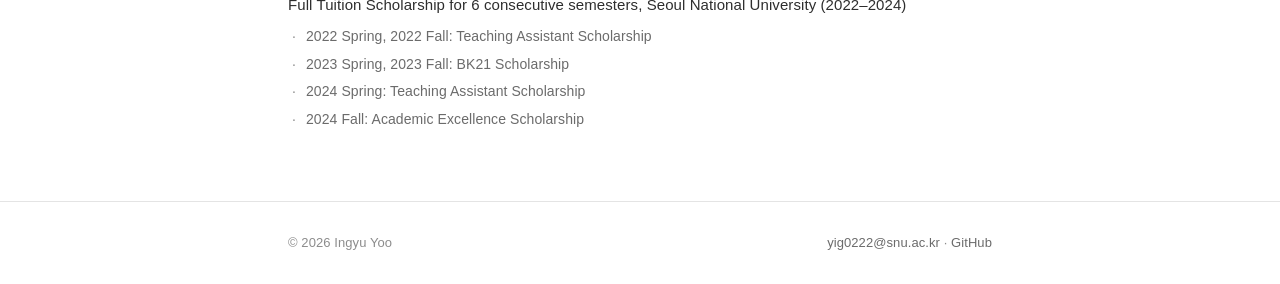
==== commit e78ae071: "fix: mark Gwan-Hyoung Lee as corresponding author on the ACS AMI paper Add the corresponding-author " ====
--- a/publications.html
+++ b/publications.html
@@ -45,7 +45,7 @@
   <h2 class="head">Publications</h2>
   <ol class="pub">
     <li>Jinwoo Kim‡, <span class="me">Ingyu Yoo</span>‡, Jaewoong Joo‡, Hyoungseok Lee, Jundong Yeo, Jian-Min Zuo, Miyoung Kim*, Gwan-Hyoung Lee*, “Visualizing Lattice-mismatch-dependent Strain Relaxation in Epitaxially Grown MoS2/WS2 and MoS2/WSe2 Hetero-bilayers”, Rep. Prog. Phys., (2026)</li>
-    <li><span class="me">Ingyu Yoo</span>‡, Jinwoo Kim‡, Gwan-Hyoung Lee, Miyoung Kim*, “Unravelling the Diverse Stacking Sequence in Polar Layered Materials using Diffraction Polarity”, ACS Applied Materials &amp; Interfaces, (2025)</li>
+    <li><span class="me">Ingyu Yoo</span>‡, Jinwoo Kim‡, Gwan-Hyoung Lee*, Miyoung Kim*, “Unravelling the Diverse Stacking Sequence in Polar Layered Materials using Diffraction Polarity”, ACS Applied Materials &amp; Interfaces, (2025)</li>
   </ol>
   <p class="scholar">Full publication list: <a href="https://scholar.google.com/citations?user=Ylbr8n8AAAAJ&amp;hl=en" target="_blank" rel="noopener">Google Scholar</a></p>
 
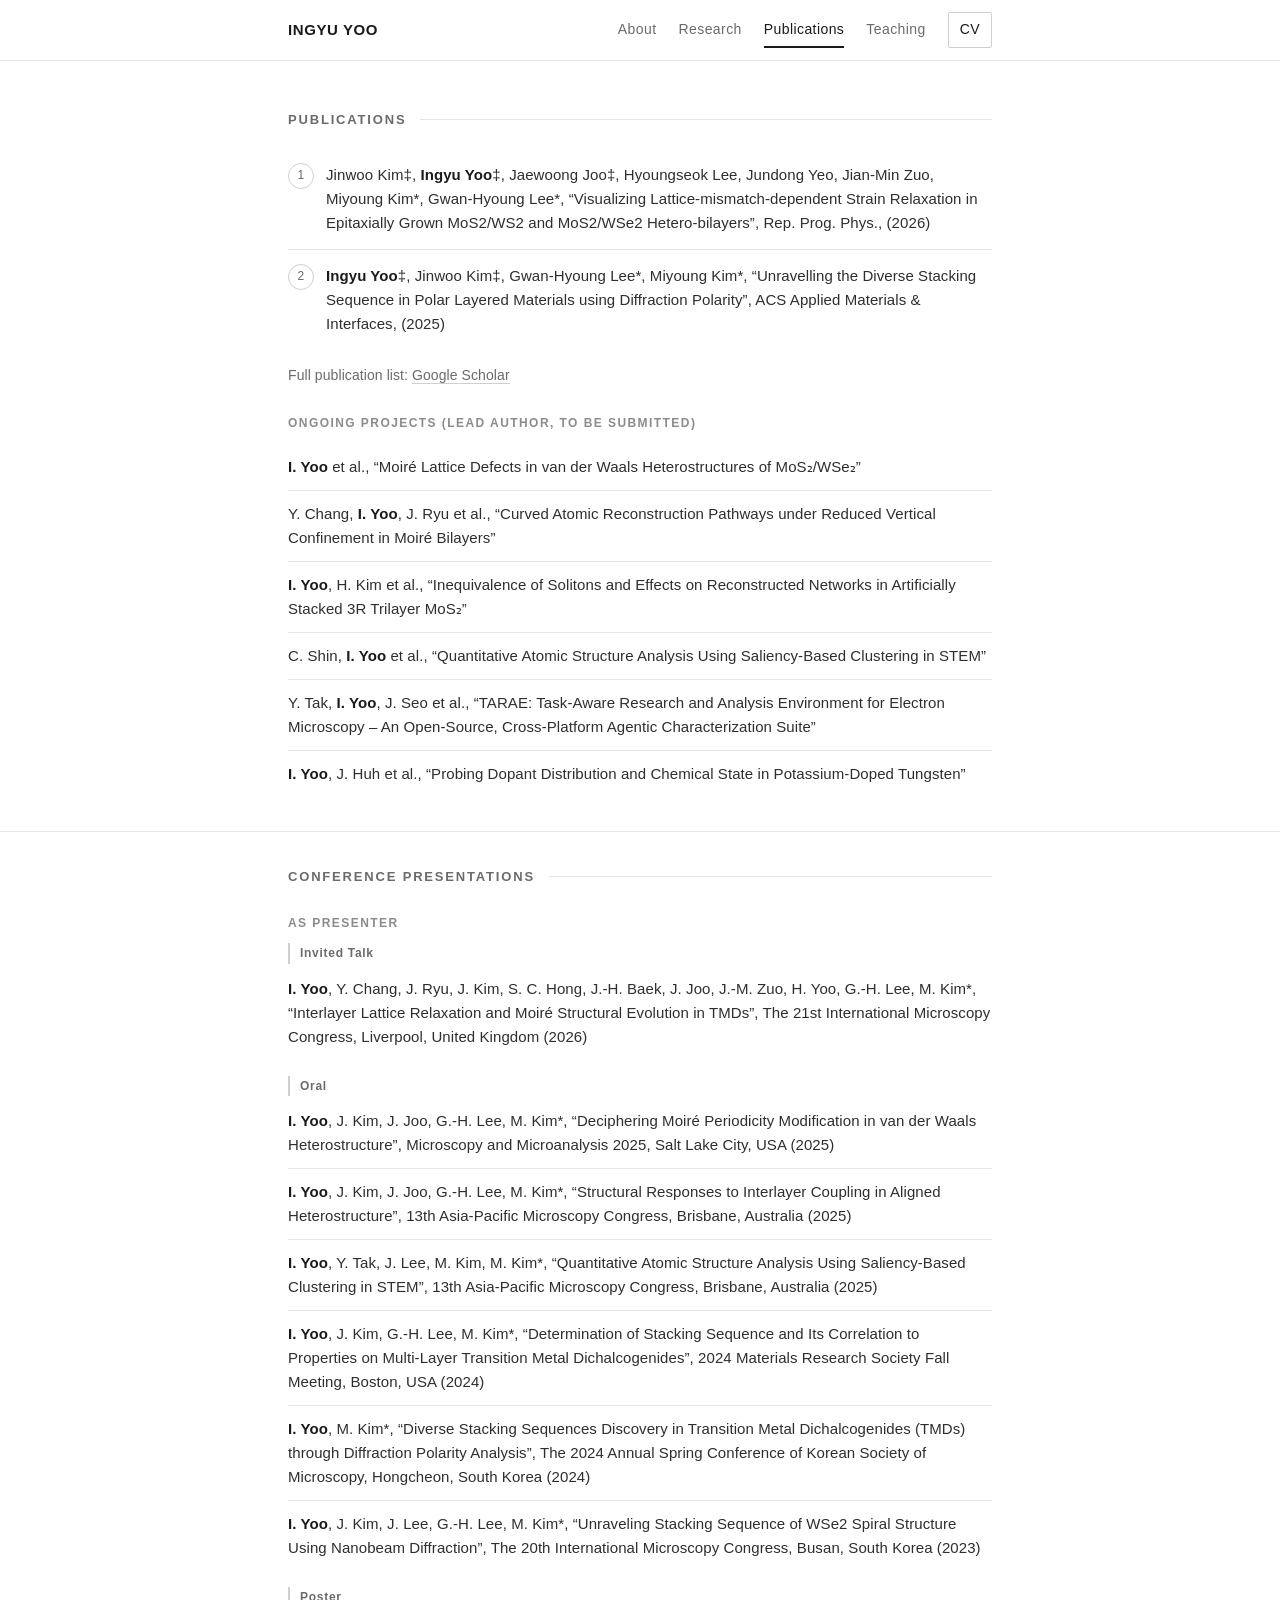
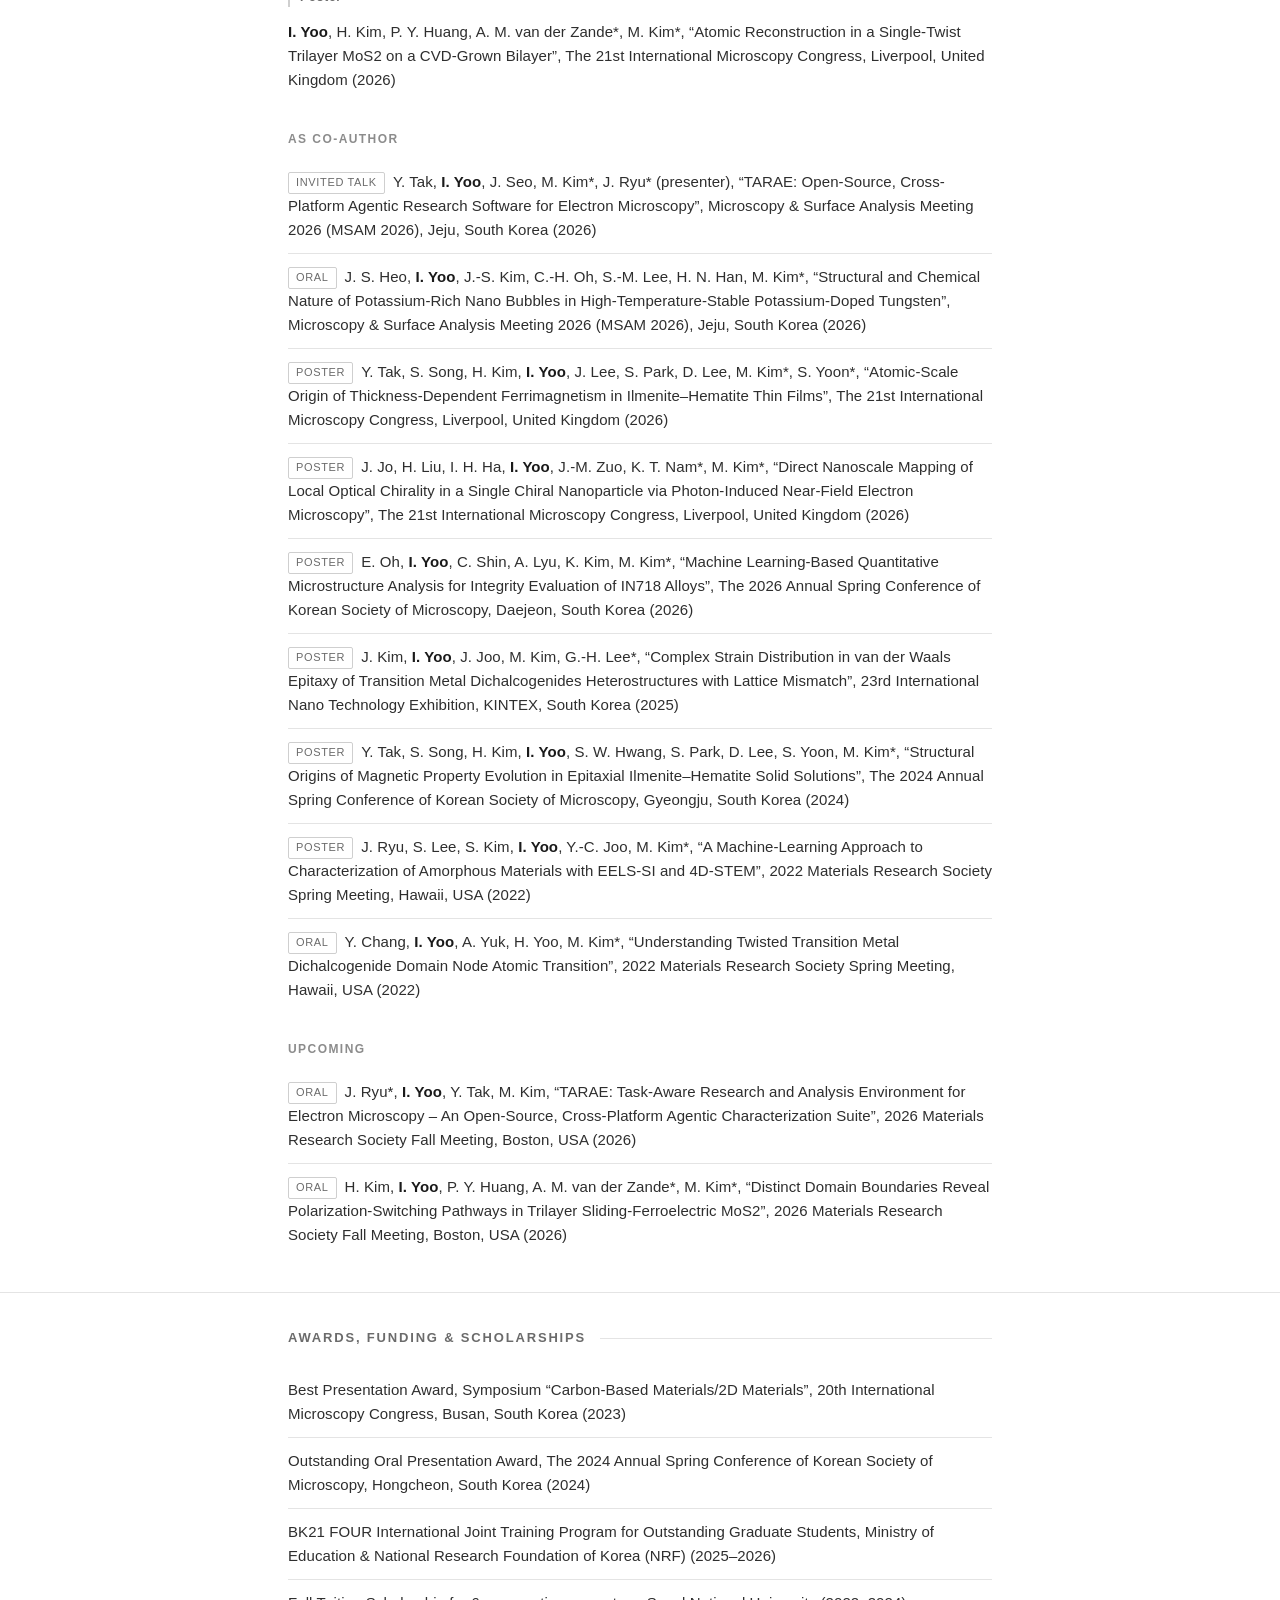
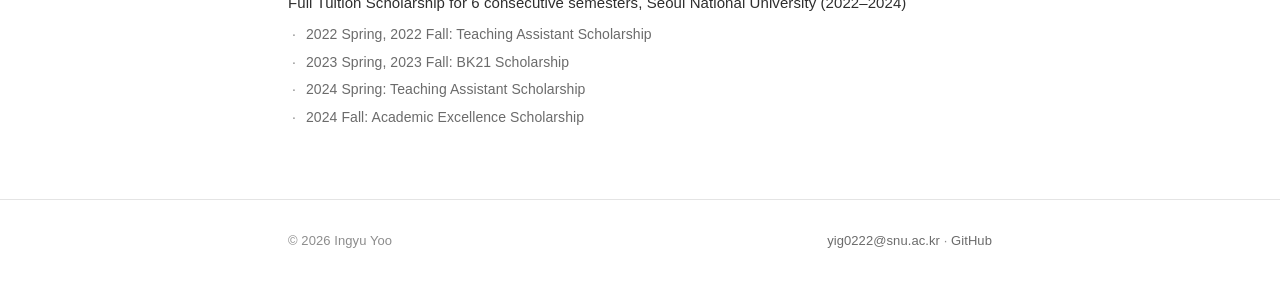
==== commit b636e968: "feat: add two MSAM 2026 co-author talks and unify conference formatting Add the TARAE invited talk (" ====
--- a/publications.html
+++ b/publications.html
@@ -67,39 +67,41 @@
 
   <div class="grouplabel">Invited Talk</div>
   <ul class="plain">
-    <li><span class="me">Ingyu Yoo</span>, Yunyeong Chang, Jinseok Ryu, Jinwoo Kim, Seong Chul Hong, Ji-Hwan Baek, Jaewoong Joo, Jian-min Zuo, Hyobin Yoo, Gwan-Hyoung Lee, Miyoung Kim*, “Interlayer lattice relaxation and moiré structural evolution in TMDs”, The 21st International Microscopy Congress, Liverpool, United Kingdom (2026)</li>
+    <li><span class="me">I. Yoo</span>, Y. Chang, J. Ryu, J. Kim, S. C. Hong, J.-H. Baek, J. Joo, J.-M. Zuo, H. Yoo, G.-H. Lee, M. Kim*, “Interlayer Lattice Relaxation and Moiré Structural Evolution in TMDs”, The 21st International Microscopy Congress, Liverpool, United Kingdom (2026)</li>
   </ul>
 
   <div class="grouplabel">Oral</div>
   <ul class="plain">
-    <li><span class="me">Ingyu Yoo</span>, Jinwoo Kim, Jaewoong Joo, Gwan-Hyoung Lee, Miyoung Kim*, “Deciphering Moiré Periodicity Modification in van der Waals Heterostructure”, Microscopy and Microanalysis 2025, Salt Lake City, USA (2025)</li>
-    <li><span class="me">Ingyu Yoo</span>, Jinwoo Kim, Jaewoong Joo, Gwan-Hyoung Lee, Miyoung Kim*, “Structural Responses to Interlayer Coupling in Aligned Heterostructure”, 13th Asia-Pacific Microscopy Congress, Brisbane, Australia (2025)</li>
-    <li><span class="me">Ingyu Yoo</span>, Yoonsang Tak, Jongho Lee, Mireu Kim, Miyoung Kim*, “Quantitative Atomic Structure Analysis Using Saliency-Based Clustering in STEM”, 13th Asia-Pacific Microscopy Congress, Brisbane, Australia (2025)</li>
-    <li><span class="me">Ingyu Yoo</span>, Jinwoo Kim, Gwan-Hyoung Lee, Miyoung Kim*, “Determination of Stacking Sequence and its correlation to properties on Multi-Layer Transition Metal Dichalcogenides”, 2024 Materials Research Society Fall Meeting, Boston, USA (2024)</li>
-    <li><span class="me">Ingyu Yoo</span>, Miyoung Kim*, “Diverse Stacking Sequences Discovery in Transition Metal Dichalcogenides (TMDs) through Diffraction Polarity Analysis”, The 2024 Annual Spring Conference of Korean Society of Microscopy, Hongcheon, South Korea (2024)</li>
-    <li><span class="me">Ingyu Yoo</span>, Jinwoo Kim, Jusang Lee, Gwan-Hyoung Lee, Miyoung Kim*, “Unraveling stacking seqeunce of WSe2 spiral structure using nanobeam diffraction”, The 20th International Microscopy Congress, Busan, South Korea (2023)</li>
+    <li><span class="me">I. Yoo</span>, J. Kim, J. Joo, G.-H. Lee, M. Kim*, “Deciphering Moiré Periodicity Modification in van der Waals Heterostructure”, Microscopy and Microanalysis 2025, Salt Lake City, USA (2025)</li>
+    <li><span class="me">I. Yoo</span>, J. Kim, J. Joo, G.-H. Lee, M. Kim*, “Structural Responses to Interlayer Coupling in Aligned Heterostructure”, 13th Asia-Pacific Microscopy Congress, Brisbane, Australia (2025)</li>
+    <li><span class="me">I. Yoo</span>, Y. Tak, J. Lee, M. Kim, M. Kim*, “Quantitative Atomic Structure Analysis Using Saliency-Based Clustering in STEM”, 13th Asia-Pacific Microscopy Congress, Brisbane, Australia (2025)</li>
+    <li><span class="me">I. Yoo</span>, J. Kim, G.-H. Lee, M. Kim*, “Determination of Stacking Sequence and Its Correlation to Properties on Multi-Layer Transition Metal Dichalcogenides”, 2024 Materials Research Society Fall Meeting, Boston, USA (2024)</li>
+    <li><span class="me">I. Yoo</span>, M. Kim*, “Diverse Stacking Sequences Discovery in Transition Metal Dichalcogenides (TMDs) through Diffraction Polarity Analysis”, The 2024 Annual Spring Conference of Korean Society of Microscopy, Hongcheon, South Korea (2024)</li>
+    <li><span class="me">I. Yoo</span>, J. Kim, J. Lee, G.-H. Lee, M. Kim*, “Unraveling Stacking Sequence of WSe2 Spiral Structure Using Nanobeam Diffraction”, The 20th International Microscopy Congress, Busan, South Korea (2023)</li>
   </ul>
 
   <div class="grouplabel">Poster</div>
   <ul class="plain">
-    <li><span class="me">Ingyu Yoo</span>, Hangyel Kim, Pinshane Y. Huang, Arend M. van der Zande*, Miyoung Kim*, “Atomic Reconstruction in a Single-Twist Trilayer MoS2 on a CVD-Grown Bilayer”, The 21st International Microscopy Congress, Liverpool, United Kingdom (2026)</li>
+    <li><span class="me">I. Yoo</span>, H. Kim, P. Y. Huang, A. M. van der Zande*, M. Kim*, “Atomic Reconstruction in a Single-Twist Trilayer MoS2 on a CVD-Grown Bilayer”, The 21st International Microscopy Congress, Liverpool, United Kingdom (2026)</li>
   </ul>
 
   <div class="subhead">As Co-author</div>
   <ul class="plain">
-    <li><span class="tag">Poster</span>Yoonsang Tak, Sehwan Song, Hyeonyu Kim, <span class="me">Ingyu Yoo</span>, Jisung Lee, Sungkyun Park, Dooyong Lee, Miyoung Kim*, Sangmoon Yoon*, “Atomic-Scale Origin of Thickness-Dependent Ferrimagnetism in Ilmenite–Hematite Thin Films”, The 21st International Microscopy Congress, Liverpool, United Kingdom (2026)</li>
-    <li><span class="tag">Poster</span>Jaeyeon Jo, Haihua Liu, In Han Ha, <span class="me">Ingyu Yoo</span>, Jian-min Zuo, Ki Tae Nam*, Miyoung Kim*, “Direct Nanoscale Mapping of Local Optical Chirality in a Single Chiral Nanoparticle via Photon-induced Near-field Electron Microscopy”, The 21st International Microscopy Congress, Liverpool, United Kingdom (2026)</li>
-    <li><span class="tag">Poster</span>Eunseo Oh, <span class="me">Ingyu Yoo</span>, Chanyoung Shin, Ahjeong Lyu, Kyuree Kim, Miyoung Kim*, “Machine Learning-Based Quantitative Microstructure Analysis for Integrity Evaluation of IN718 Alloys”, The 2026 Annual Spring Conference of Korean Society of Microscopy, Daejeon, South Korea (2026)</li>
-    <li><span class="tag">Poster</span>Jinwoo Kim, <span class="me">Ingyu Yoo</span>, Jaewoong Joo, Miyoung Kim, Gwan-Hyoung Lee*, “Complex Strain Distribution in Van der Waals Epitaxy of Transition Metal Dichalcogenides Heterostructures with Lattice Mismatch”, 23rd International Nano Technology Exhibition, KINTEX, South Korea (2025)</li>
-    <li><span class="tag">Poster</span>Yoonsang Tak, Sehwan Song, Hyeonyu Kim, <span class="me">Ingyu Yoo</span>, Sang Woon Hwang, Sungkyun Park, Dooyong Lee, Sangmoon Yoon, Miyoung Kim*, “Structural origins of magnetic property evolution in epitaxial ilmenite–hematite solid solutions”, The 2024 Annual Spring Conference of Korean Society of Microscopy, Gyeongju, South Korea (2024)</li>
-    <li><span class="tag">Poster</span>Ryu, J., S. Lee, S. Kim, <span class="me">I. Yoo</span>, Y.-C. Joo, M. Kim*, “A machine-learning approach to characterization of amorphous materials with EELS-SI and 4D-STEM”, 2022 Materials Research Society Spring Meeting, Hawaii, USA (2022)</li>
-    <li><span class="tag">Oral</span>Yunyeong Chang, <span class="me">Ingyu Yoo</span>, Ayoung Yuk, Hyobin Yoo, Miyoung Kim*, “Understanding Twisted Transition Metal Dichalcogenide Domain Node Atomic Transition”, 2022 Materials Research Society Spring Meeting, Hawaii, USA (2022)</li>
+    <li><span class="tag">Invited Talk</span>Y. Tak, <span class="me">I. Yoo</span>, J. Seo, M. Kim*, J. Ryu* (presenter), “TARAE: Open-Source, Cross-Platform Agentic Research Software for Electron Microscopy”, Microscopy &amp; Surface Analysis Meeting 2026 (MSAM 2026), Jeju, South Korea (2026)</li>
+    <li><span class="tag">Oral</span>J. S. Heo, <span class="me">I. Yoo</span>, J.-S. Kim, C.-H. Oh, S.-M. Lee, H. N. Han, M. Kim*, “Structural and Chemical Nature of Potassium-Rich Nano Bubbles in High-Temperature-Stable Potassium-Doped Tungsten”, Microscopy &amp; Surface Analysis Meeting 2026 (MSAM 2026), Jeju, South Korea (2026)</li>
+    <li><span class="tag">Poster</span>Y. Tak, S. Song, H. Kim, <span class="me">I. Yoo</span>, J. Lee, S. Park, D. Lee, M. Kim*, S. Yoon*, “Atomic-Scale Origin of Thickness-Dependent Ferrimagnetism in Ilmenite–Hematite Thin Films”, The 21st International Microscopy Congress, Liverpool, United Kingdom (2026)</li>
+    <li><span class="tag">Poster</span>J. Jo, H. Liu, I. H. Ha, <span class="me">I. Yoo</span>, J.-M. Zuo, K. T. Nam*, M. Kim*, “Direct Nanoscale Mapping of Local Optical Chirality in a Single Chiral Nanoparticle via Photon-Induced Near-Field Electron Microscopy”, The 21st International Microscopy Congress, Liverpool, United Kingdom (2026)</li>
+    <li><span class="tag">Poster</span>E. Oh, <span class="me">I. Yoo</span>, C. Shin, A. Lyu, K. Kim, M. Kim*, “Machine Learning-Based Quantitative Microstructure Analysis for Integrity Evaluation of IN718 Alloys”, The 2026 Annual Spring Conference of Korean Society of Microscopy, Daejeon, South Korea (2026)</li>
+    <li><span class="tag">Poster</span>J. Kim, <span class="me">I. Yoo</span>, J. Joo, M. Kim, G.-H. Lee*, “Complex Strain Distribution in van der Waals Epitaxy of Transition Metal Dichalcogenides Heterostructures with Lattice Mismatch”, 23rd International Nano Technology Exhibition, KINTEX, South Korea (2025)</li>
+    <li><span class="tag">Poster</span>Y. Tak, S. Song, H. Kim, <span class="me">I. Yoo</span>, S. W. Hwang, S. Park, D. Lee, S. Yoon, M. Kim*, “Structural Origins of Magnetic Property Evolution in Epitaxial Ilmenite–Hematite Solid Solutions”, The 2024 Annual Spring Conference of Korean Society of Microscopy, Gyeongju, South Korea (2024)</li>
+    <li><span class="tag">Poster</span>J. Ryu, S. Lee, S. Kim, <span class="me">I. Yoo</span>, Y.-C. Joo, M. Kim*, “A Machine-Learning Approach to Characterization of Amorphous Materials with EELS-SI and 4D-STEM”, 2022 Materials Research Society Spring Meeting, Hawaii, USA (2022)</li>
+    <li><span class="tag">Oral</span>Y. Chang, <span class="me">I. Yoo</span>, A. Yuk, H. Yoo, M. Kim*, “Understanding Twisted Transition Metal Dichalcogenide Domain Node Atomic Transition”, 2022 Materials Research Society Spring Meeting, Hawaii, USA (2022)</li>
   </ul>
 
   <div class="subhead">Upcoming</div>
   <ul class="plain">
-    <li><span class="tag">Oral</span>Jinseok Ryu*, <span class="me">Ingyu Yoo</span>, Yoonsang Tak, Miyoung Kim, “TARAE: Task-Aware Research and Analysis Environment for Electron Microscopy – An Open-Source, Cross-Platform Agentic Characterization Suite”, 2026 Materials Research Society Fall Meeting, Boston, USA (2026)</li>
-    <li><span class="tag">Oral</span>Hangyel Kim, <span class="me">Ingyu Yoo</span>, Pinshane Y. Huang, Arend M. van der Zande*, Miyoung Kim*, “Distinct Domain Boundaries Reveal Polarization-Switching Pathways in Trilayer Sliding-Ferroelectric MoS₂”, 2026 Materials Research Society Fall Meeting, Boston, USA (2026)</li>
+    <li><span class="tag">Oral</span>J. Ryu*, <span class="me">I. Yoo</span>, Y. Tak, M. Kim, “TARAE: Task-Aware Research and Analysis Environment for Electron Microscopy – An Open-Source, Cross-Platform Agentic Characterization Suite”, 2026 Materials Research Society Fall Meeting, Boston, USA (2026)</li>
+    <li><span class="tag">Oral</span>H. Kim, <span class="me">I. Yoo</span>, P. Y. Huang, A. M. van der Zande*, M. Kim*, “Distinct Domain Boundaries Reveal Polarization-Switching Pathways in Trilayer Sliding-Ferroelectric MoS2”, 2026 Materials Research Society Fall Meeting, Boston, USA (2026)</li>
   </ul>
 </div></section>
 
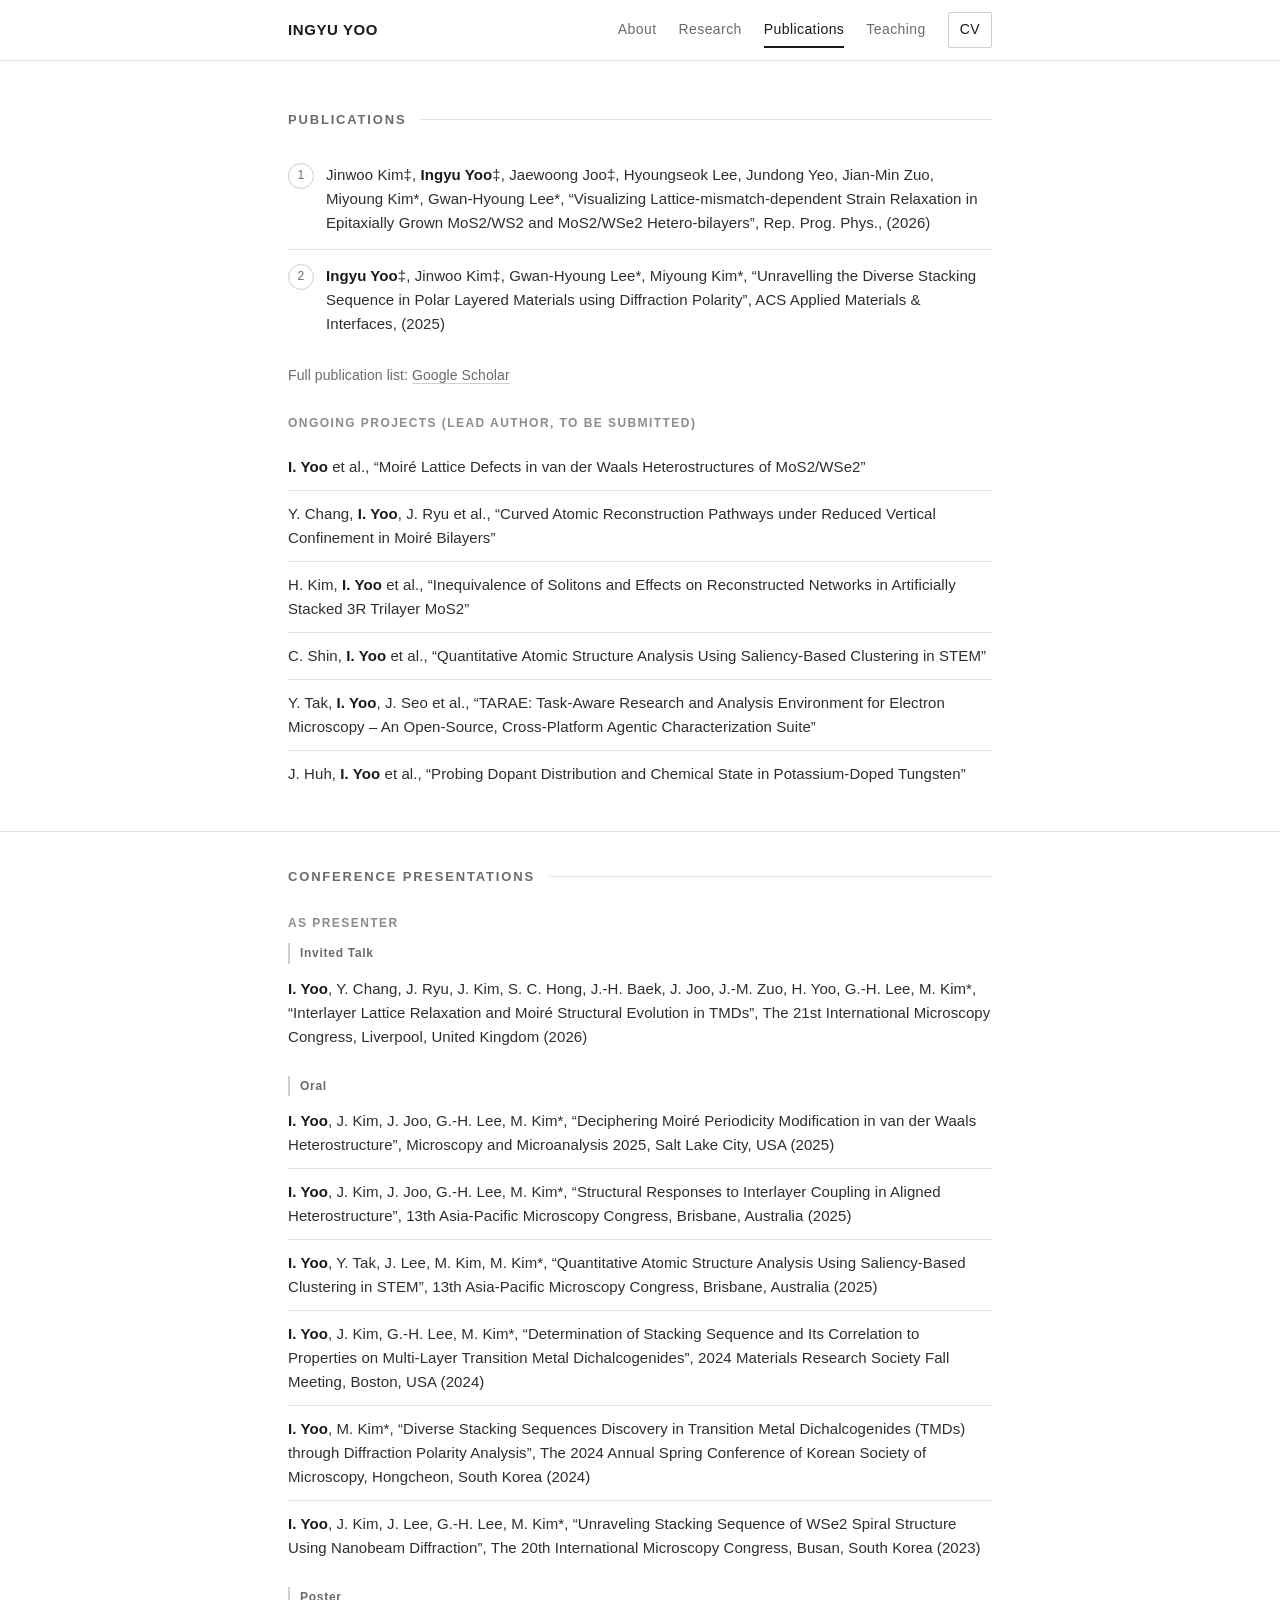
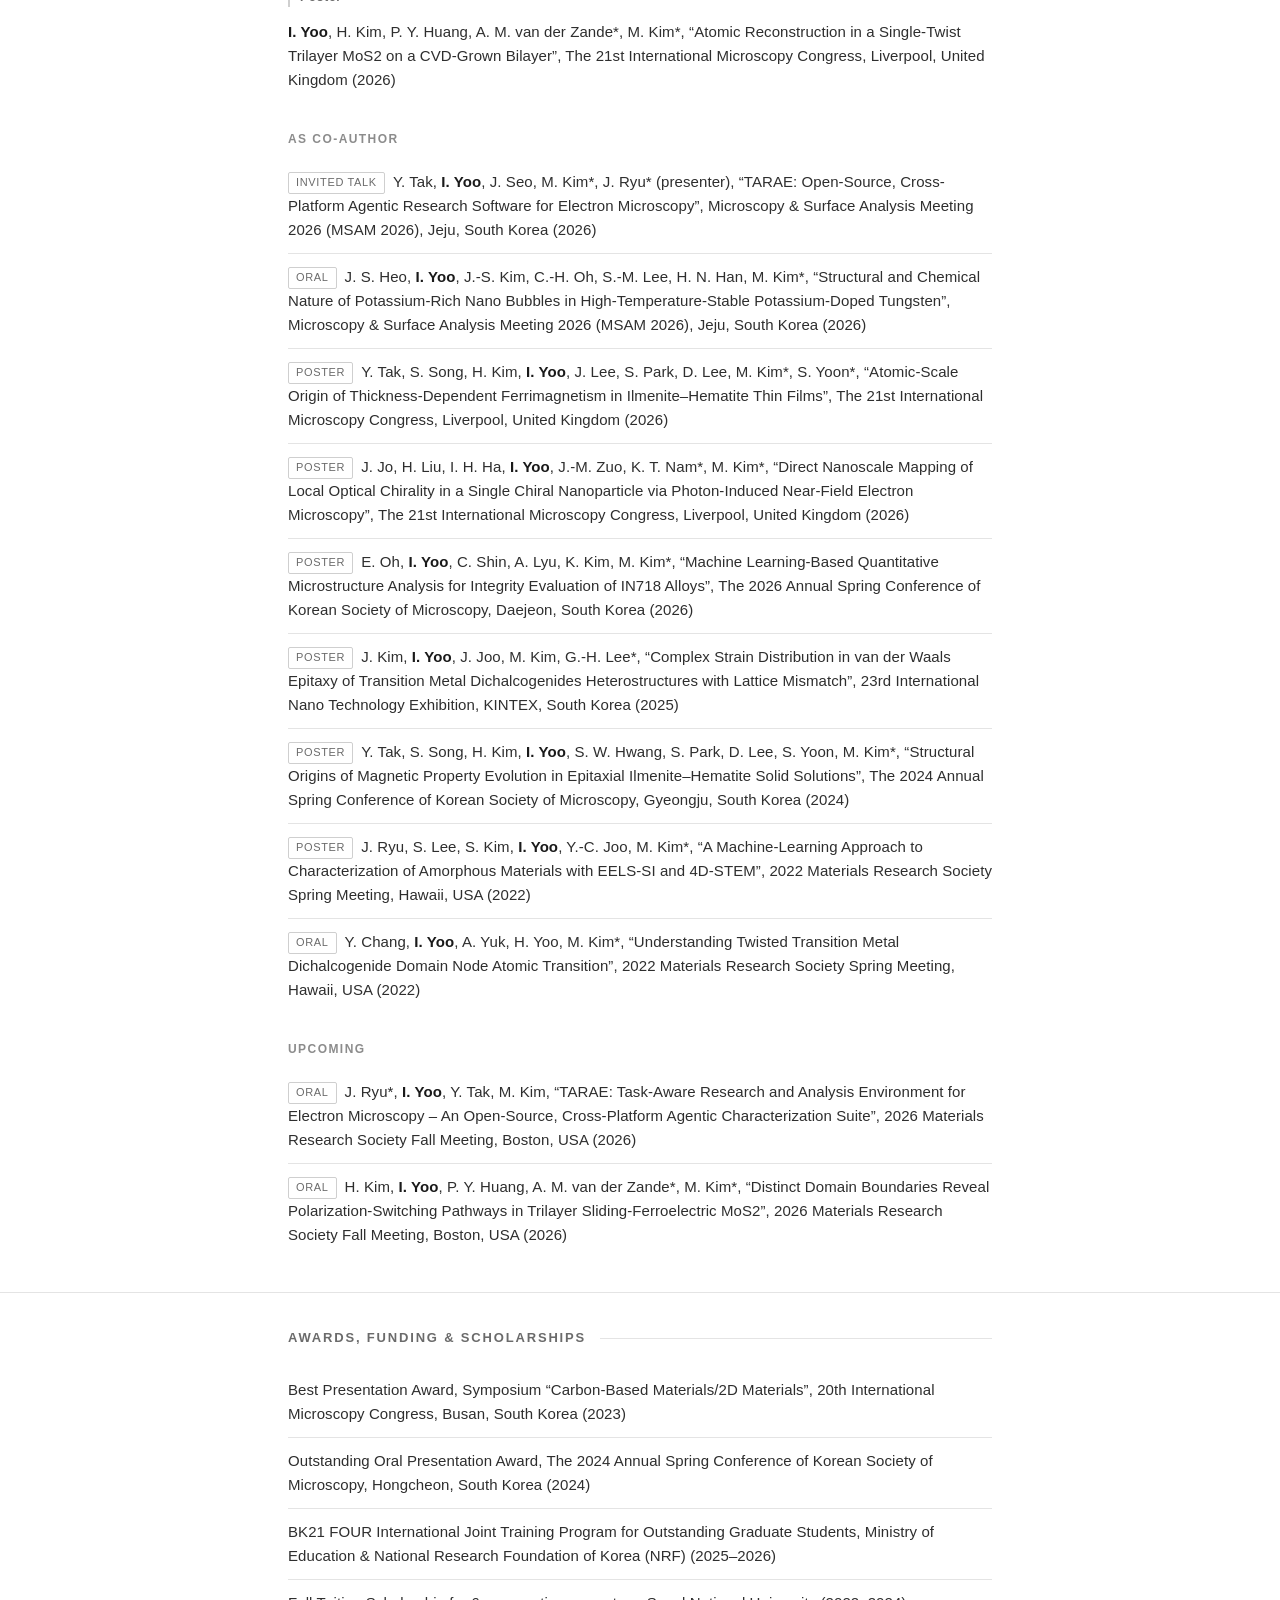
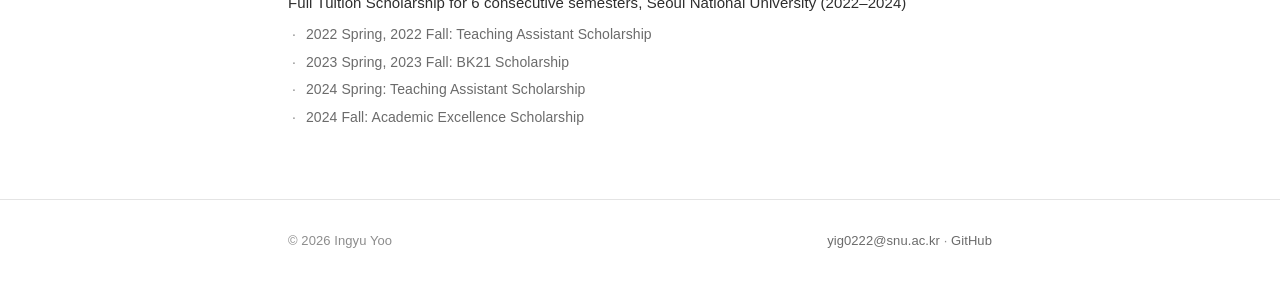
==== commit 3e1ded6a: "fix: correct author order on two ongoing projects H. Kim and J. Huh are first authors on the 3R tril" ====
--- a/publications.html
+++ b/publications.html
@@ -51,12 +51,12 @@
 
   <div class="subhead">Ongoing Projects (lead author, to be submitted)</div>
   <ul class="plain">
-    <li><span class="me">I. Yoo</span> et al., “Moiré Lattice Defects in van der Waals Heterostructures of MoS₂/WSe₂”</li>
+    <li><span class="me">I. Yoo</span> et al., “Moiré Lattice Defects in van der Waals Heterostructures of MoS2/WSe2”</li>
     <li>Y. Chang, <span class="me">I. Yoo</span>, J. Ryu et al., “Curved Atomic Reconstruction Pathways under Reduced Vertical Confinement in Moiré Bilayers”</li>
-    <li><span class="me">I. Yoo</span>, H. Kim et al., “Inequivalence of Solitons and Effects on Reconstructed Networks in Artificially Stacked 3R Trilayer MoS₂”</li>
+    <li>H. Kim, <span class="me">I. Yoo</span> et al., “Inequivalence of Solitons and Effects on Reconstructed Networks in Artificially Stacked 3R Trilayer MoS2”</li>
     <li>C. Shin, <span class="me">I. Yoo</span> et al., “Quantitative Atomic Structure Analysis Using Saliency-Based Clustering in STEM”</li>
     <li>Y. Tak, <span class="me">I. Yoo</span>, J. Seo et al., “TARAE: Task-Aware Research and Analysis Environment for Electron Microscopy – An Open-Source, Cross-Platform Agentic Characterization Suite”</li>
-    <li><span class="me">I. Yoo</span>, J. Huh et al., “Probing Dopant Distribution and Chemical State in Potassium-Doped Tungsten”</li>
+    <li>J. Huh, <span class="me">I. Yoo</span> et al., “Probing Dopant Distribution and Chemical State in Potassium-Doped Tungsten”</li>
   </ul>
 </div></section>
 
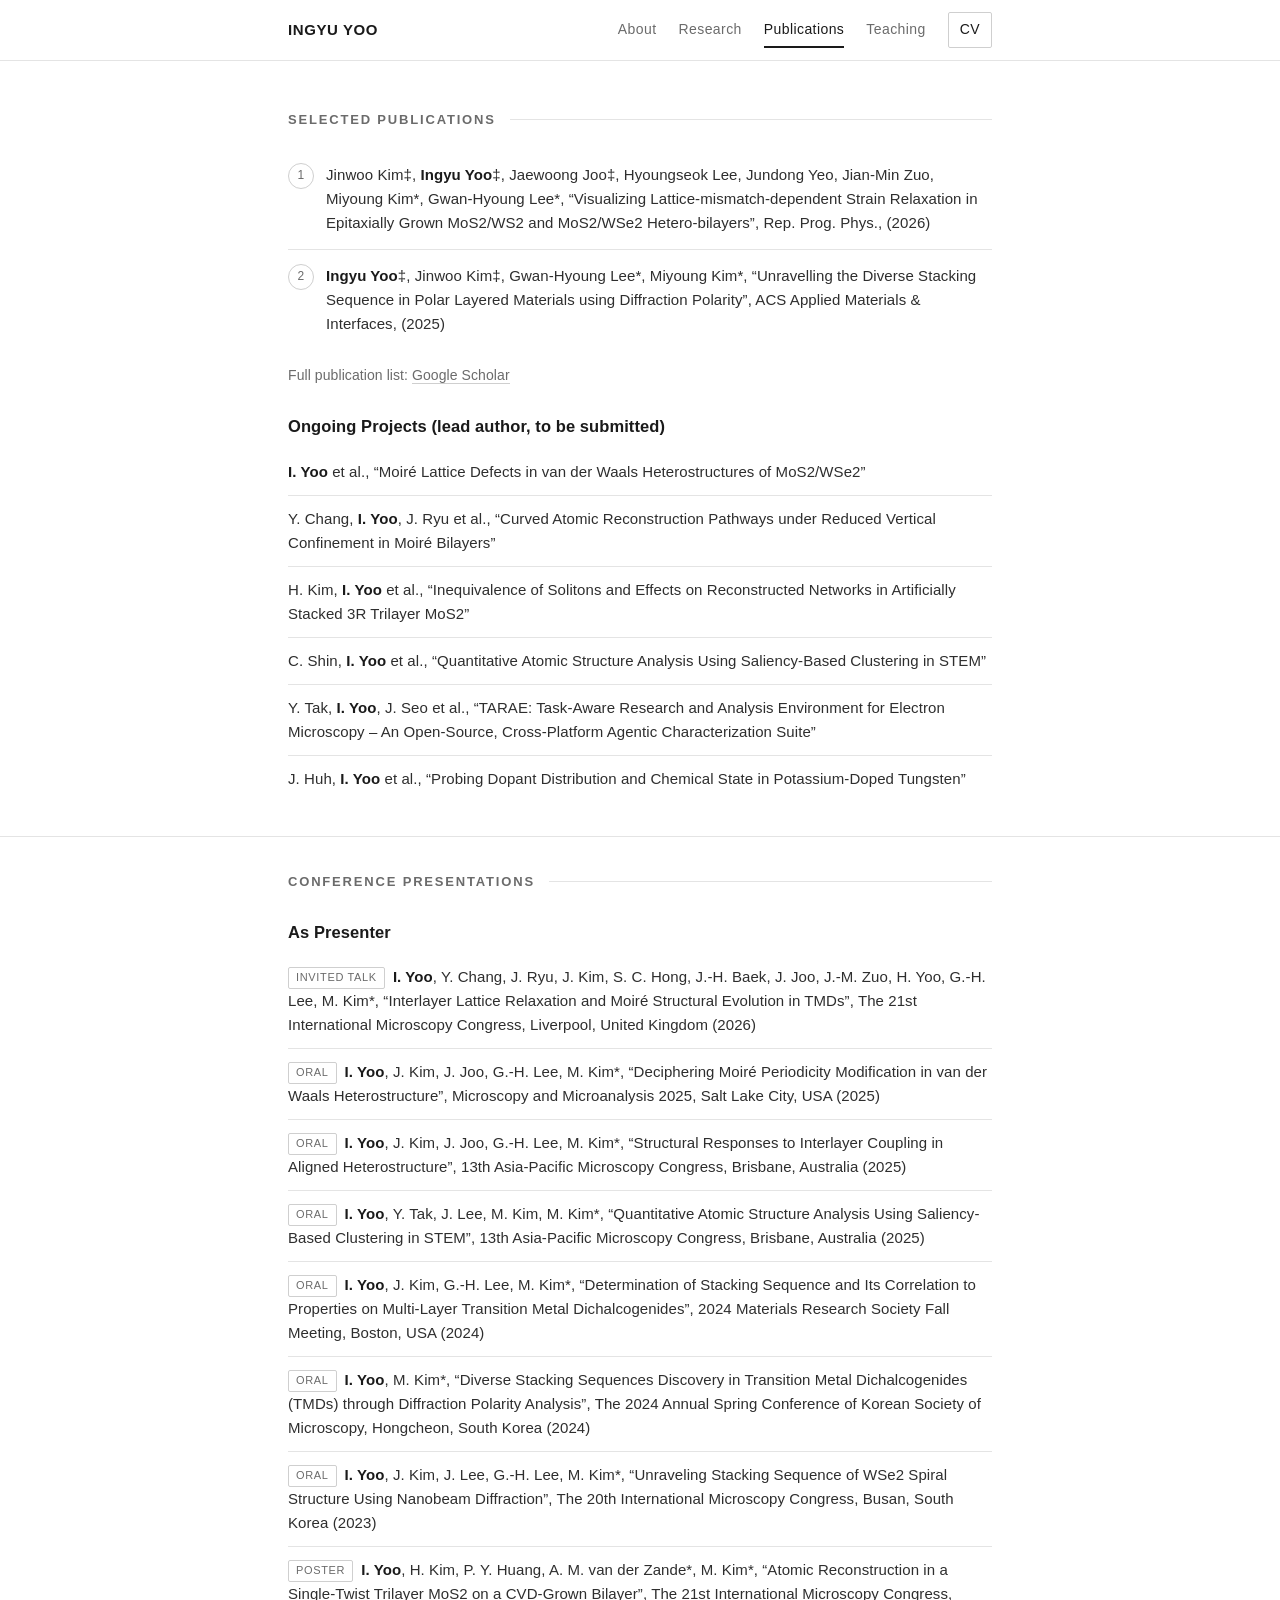
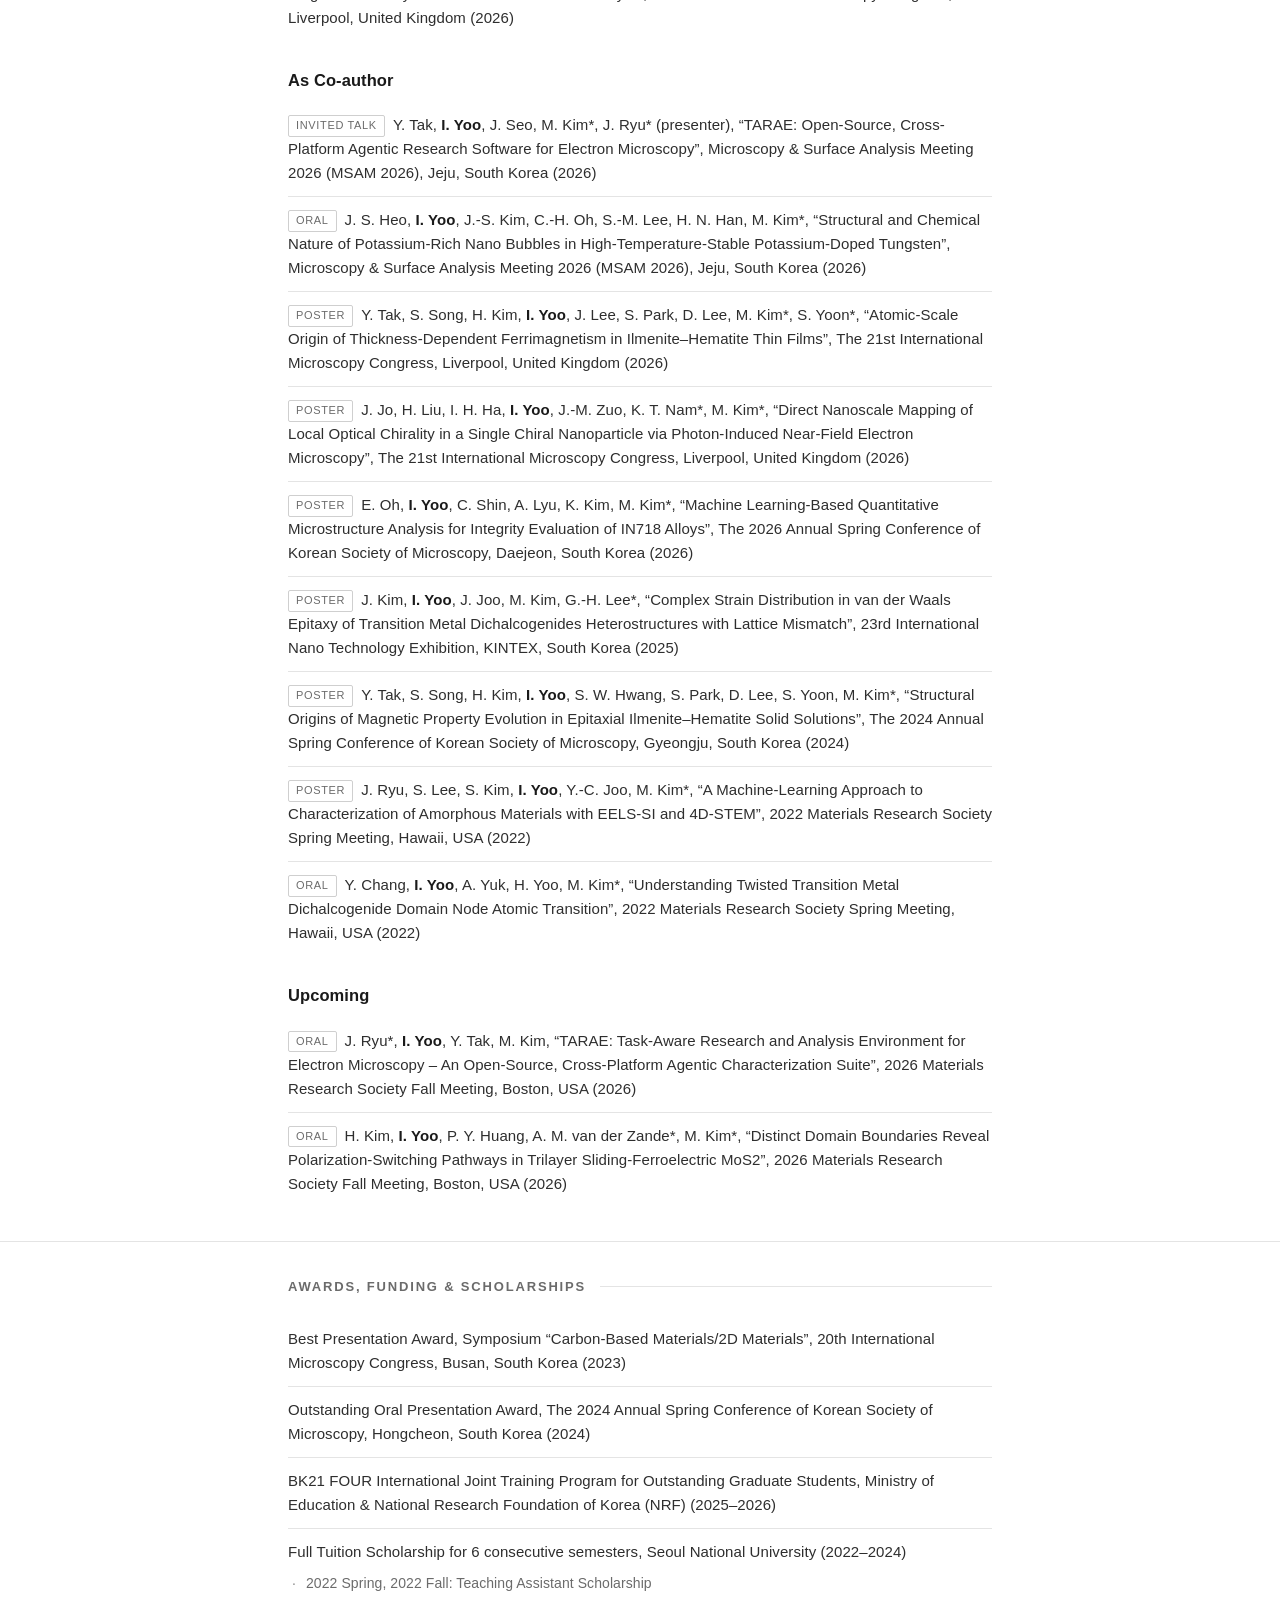
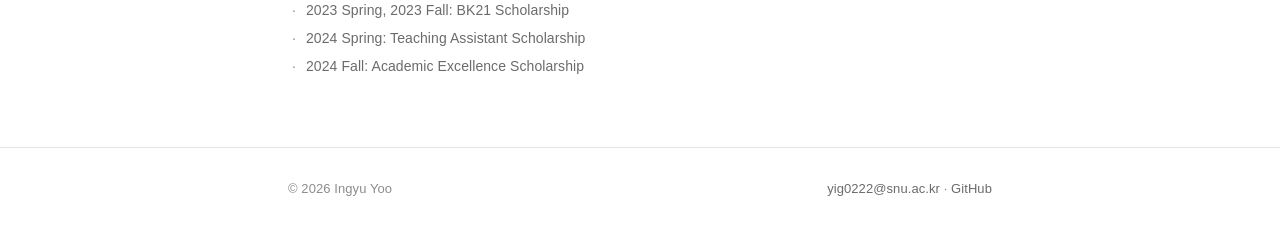
==== commit 39cdb003: "update: publications page and styles Co-Authored-By: Claude Opus 5.5 <noreply@anthropic.com>" ====
--- a/publications.html
+++ b/publications.html
@@ -42,7 +42,7 @@
 
 <main>
 <section class="section" style="padding-top:48px"><div class="wrap">
-  <h2 class="head">Publications</h2>
+  <h2 class="head">Selected Publications</h2>
   <ol class="pub">
     <li>Jinwoo Kim‡, <span class="me">Ingyu Yoo</span>‡, Jaewoong Joo‡, Hyoungseok Lee, Jundong Yeo, Jian-Min Zuo, Miyoung Kim*, Gwan-Hyoung Lee*, “Visualizing Lattice-mismatch-dependent Strain Relaxation in Epitaxially Grown MoS2/WS2 and MoS2/WSe2 Hetero-bilayers”, Rep. Prog. Phys., (2026)</li>
     <li><span class="me">Ingyu Yoo</span>‡, Jinwoo Kim‡, Gwan-Hyoung Lee*, Miyoung Kim*, “Unravelling the Diverse Stacking Sequence in Polar Layered Materials using Diffraction Polarity”, ACS Applied Materials &amp; Interfaces, (2025)</li>
@@ -64,25 +64,15 @@
   <h2 class="head">Conference Presentations</h2>
 
   <div class="subhead">As Presenter</div>
-
-  <div class="grouplabel">Invited Talk</div>
   <ul class="plain">
-    <li><span class="me">I. Yoo</span>, Y. Chang, J. Ryu, J. Kim, S. C. Hong, J.-H. Baek, J. Joo, J.-M. Zuo, H. Yoo, G.-H. Lee, M. Kim*, “Interlayer Lattice Relaxation and Moiré Structural Evolution in TMDs”, The 21st International Microscopy Congress, Liverpool, United Kingdom (2026)</li>
-  </ul>
-
-  <div class="grouplabel">Oral</div>
-  <ul class="plain">
-    <li><span class="me">I. Yoo</span>, J. Kim, J. Joo, G.-H. Lee, M. Kim*, “Deciphering Moiré Periodicity Modification in van der Waals Heterostructure”, Microscopy and Microanalysis 2025, Salt Lake City, USA (2025)</li>
-    <li><span class="me">I. Yoo</span>, J. Kim, J. Joo, G.-H. Lee, M. Kim*, “Structural Responses to Interlayer Coupling in Aligned Heterostructure”, 13th Asia-Pacific Microscopy Congress, Brisbane, Australia (2025)</li>
-    <li><span class="me">I. Yoo</span>, Y. Tak, J. Lee, M. Kim, M. Kim*, “Quantitative Atomic Structure Analysis Using Saliency-Based Clustering in STEM”, 13th Asia-Pacific Microscopy Congress, Brisbane, Australia (2025)</li>
-    <li><span class="me">I. Yoo</span>, J. Kim, G.-H. Lee, M. Kim*, “Determination of Stacking Sequence and Its Correlation to Properties on Multi-Layer Transition Metal Dichalcogenides”, 2024 Materials Research Society Fall Meeting, Boston, USA (2024)</li>
-    <li><span class="me">I. Yoo</span>, M. Kim*, “Diverse Stacking Sequences Discovery in Transition Metal Dichalcogenides (TMDs) through Diffraction Polarity Analysis”, The 2024 Annual Spring Conference of Korean Society of Microscopy, Hongcheon, South Korea (2024)</li>
-    <li><span class="me">I. Yoo</span>, J. Kim, J. Lee, G.-H. Lee, M. Kim*, “Unraveling Stacking Sequence of WSe2 Spiral Structure Using Nanobeam Diffraction”, The 20th International Microscopy Congress, Busan, South Korea (2023)</li>
-  </ul>
-
-  <div class="grouplabel">Poster</div>
-  <ul class="plain">
-    <li><span class="me">I. Yoo</span>, H. Kim, P. Y. Huang, A. M. van der Zande*, M. Kim*, “Atomic Reconstruction in a Single-Twist Trilayer MoS2 on a CVD-Grown Bilayer”, The 21st International Microscopy Congress, Liverpool, United Kingdom (2026)</li>
+    <li><span class="tag">Invited Talk</span><span class="me">I. Yoo</span>, Y. Chang, J. Ryu, J. Kim, S. C. Hong, J.-H. Baek, J. Joo, J.-M. Zuo, H. Yoo, G.-H. Lee, M. Kim*, “Interlayer Lattice Relaxation and Moiré Structural Evolution in TMDs”, The 21st International Microscopy Congress, Liverpool, United Kingdom (2026)</li>
+    <li><span class="tag">Oral</span><span class="me">I. Yoo</span>, J. Kim, J. Joo, G.-H. Lee, M. Kim*, “Deciphering Moiré Periodicity Modification in van der Waals Heterostructure”, Microscopy and Microanalysis 2025, Salt Lake City, USA (2025)</li>
+    <li><span class="tag">Oral</span><span class="me">I. Yoo</span>, J. Kim, J. Joo, G.-H. Lee, M. Kim*, “Structural Responses to Interlayer Coupling in Aligned Heterostructure”, 13th Asia-Pacific Microscopy Congress, Brisbane, Australia (2025)</li>
+    <li><span class="tag">Oral</span><span class="me">I. Yoo</span>, Y. Tak, J. Lee, M. Kim, M. Kim*, “Quantitative Atomic Structure Analysis Using Saliency-Based Clustering in STEM”, 13th Asia-Pacific Microscopy Congress, Brisbane, Australia (2025)</li>
+    <li><span class="tag">Oral</span><span class="me">I. Yoo</span>, J. Kim, G.-H. Lee, M. Kim*, “Determination of Stacking Sequence and Its Correlation to Properties on Multi-Layer Transition Metal Dichalcogenides”, 2024 Materials Research Society Fall Meeting, Boston, USA (2024)</li>
+    <li><span class="tag">Oral</span><span class="me">I. Yoo</span>, M. Kim*, “Diverse Stacking Sequences Discovery in Transition Metal Dichalcogenides (TMDs) through Diffraction Polarity Analysis”, The 2024 Annual Spring Conference of Korean Society of Microscopy, Hongcheon, South Korea (2024)</li>
+    <li><span class="tag">Oral</span><span class="me">I. Yoo</span>, J. Kim, J. Lee, G.-H. Lee, M. Kim*, “Unraveling Stacking Sequence of WSe2 Spiral Structure Using Nanobeam Diffraction”, The 20th International Microscopy Congress, Busan, South Korea (2023)</li>
+    <li><span class="tag">Poster</span><span class="me">I. Yoo</span>, H. Kim, P. Y. Huang, A. M. van der Zande*, M. Kim*, “Atomic Reconstruction in a Single-Twist Trilayer MoS2 on a CVD-Grown Bilayer”, The 21st International Microscopy Congress, Liverpool, United Kingdom (2026)</li>
   </ul>
 
   <div class="subhead">As Co-author</div>
--- a/assets/style.css
+++ b/assets/style.css
@@ -74,7 +74,7 @@
 .me{font-weight:700;color:var(--ink)}
 .tag{display:inline-block;font-size:11px;letter-spacing:.06em;text-transform:uppercase;color:var(--muted);border:1px solid var(--line-strong);border-radius:2px;padding:1px 7px;margin-right:8px;vertical-align:1px;white-space:nowrap}
 .venue{color:var(--muted)}
-.subhead{font-size:12px;letter-spacing:.12em;text-transform:uppercase;color:var(--faint);font-weight:700;margin:26px 0 10px}
+.subhead{font-size:16.5px;line-height:1.42;letter-spacing:.005em;color:var(--ink);font-weight:600;margin:28px 0 10px}
 .grouplabel{font-size:12px;letter-spacing:.06em;color:var(--muted);font-weight:600;margin:16px 0 2px;padding-left:10px;border-left:2px solid var(--line-strong)}
 .subhead+.grouplabel{margin-top:6px}
 .scholar{margin:14px 0 0;font-size:14px;color:var(--muted)}
